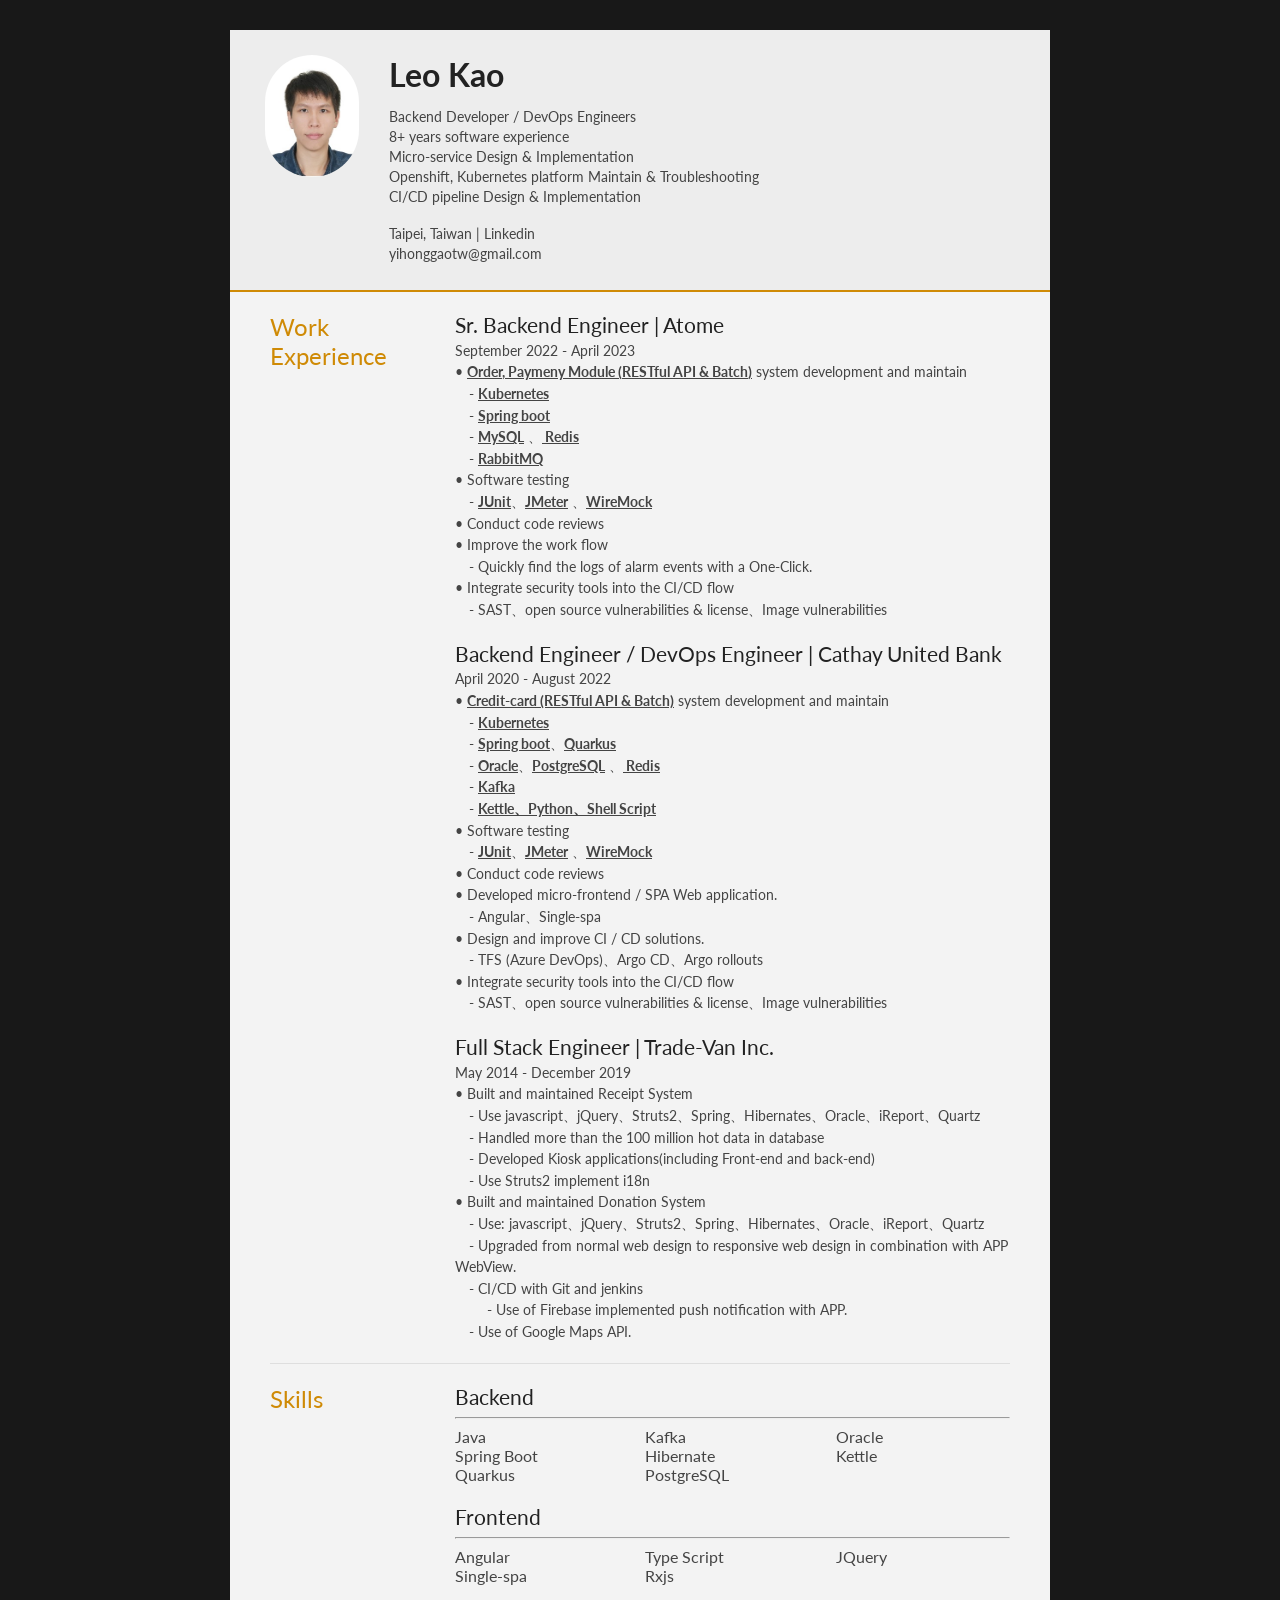
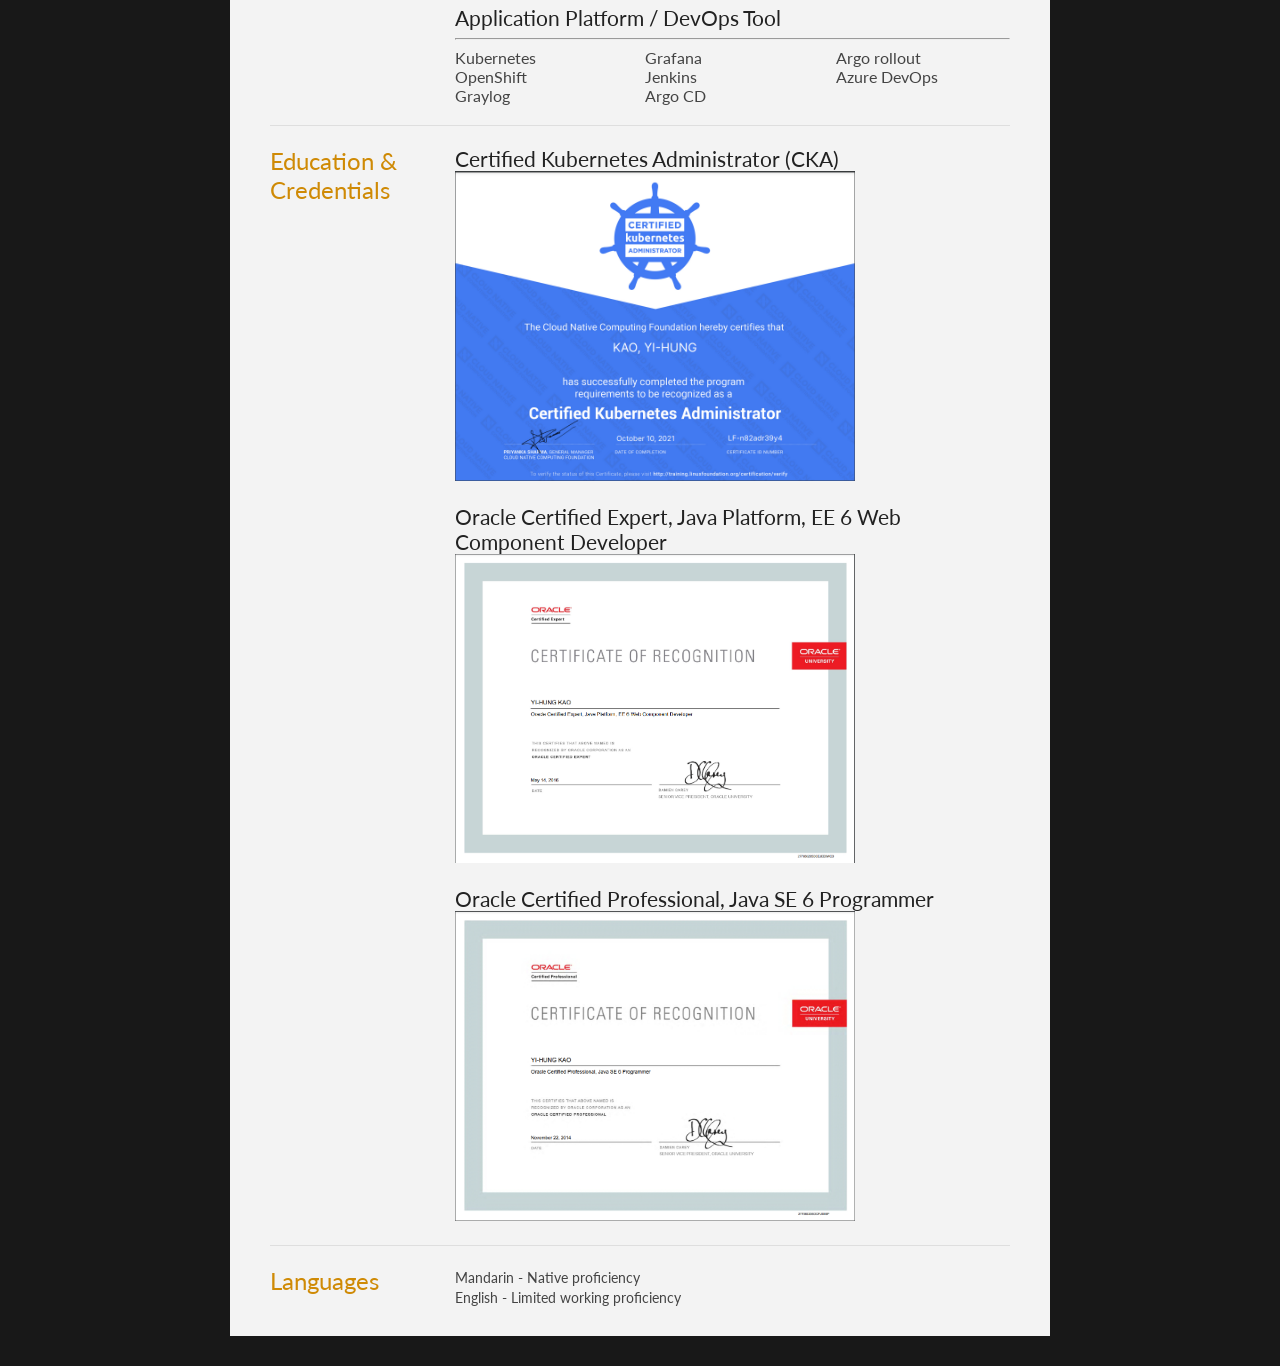
==== index.html @ 0ece783d "fix" ====
<!DOCTYPE html>
<html>
  <head>
    <title>Leo Kao-Curriculum Vitae-TPE</title>

    <meta name="viewport" content="width=device-width" />
    <meta name="description" content="The Curriculum Vitae of Yi-Ting Kuo." />
    <meta charset="UTF-8" />

    <link
      href="http://fonts.googleapis.com/css?family=Lato:400,300"
      rel="stylesheet"
      type="text/css"
    />
    <link type="text/css" rel="stylesheet" href="style.css" />
  </head>
  <body id="top">
    <div id="cv" class="instaFade">
      <div class="mainDetails">
        <div id="headshot" class="quickFade">
          <img src="images/headshot.jpg" alt="Tina" />
        </div>
        <div id="name">
          <h1 class="quickFade delayTwo">Leo Kao</h1>

          <div id="contactDetails" class="quickFade delayFour">
            <ul>
              <br />
              <li>Backend Developer / DevOps Engineers</li>
              <li>8+ years software experience</li>
              <li>Micro-service Design & Implementation </li>
              <li>Openshift, Kubernetes platform Maintain & Troubleshooting</li>
			        <li>CI/CD pipeline Design & Implementation</li>
              <br />
              <li>
                Taipei, Taiwan |
                <a href="https://www.linkedin.com/in/yihong-gao-tw">Linkedin</a>
              </li>
              <li>
                <a href="mailto:yihonggaotw@gmail.com.tw" target="_blank"
                  >yihonggaotw@gmail.com</a
                >
              </li>
            </ul>
          </div>
        </div>

        <div class="clear"></div>
      </div>

      <div id="mainArea" class="quickFade delayFive">
        <section>
          <div class="sectionTitle">
            <h1>Work Experience</h1>
          </div>

          <div class="sectionContent">
            <article>
              <h2>Sr. Backend Engineer | Atome</h2>
              <p>
                September 2022 - April 2023<br />
                • <span class="bold-text underline-text"> Order, Paymeny Module (RESTful API & Batch)</span> system development and maintain<br />
                　- <span class="bold-text underline-text">Kubernetes</span> <br />
                　- <span class="bold-text underline-text">Spring boot</span> <br />
                　- <span class="bold-text underline-text">MySQL</span> </span>、<span class="bold-text underline-text"> Redis </span><br />
                　- <span class="bold-text underline-text">RabbitMQ</span><br />
                • Software testing <br />
                　- <span class="bold-text underline-text">JUnit</span>、<span class="bold-text underline-text">JMeter</span> 、<span class="bold-text underline-text">WireMock</span> <br />                
                • Conduct code reviews<br />
                • Improve the work flow<br />
                　- Quickly find the logs of alarm events with a One-Click. <br />
                • Integrate security tools into the CI/CD flow<br />
                　- SAST、open source vulnerabilities & license、Image vulnerabilities<br />
              </p>
            </article>

            <article>
              <h2>Backend Engineer / DevOps Engineer | Cathay United Bank</h2>
              <p>
                April 2020 - August 2022<br />
                • <span class="bold-text underline-text">Credit-card (RESTful API & Batch)</span> system development and maintain<br />
                　- <span class="bold-text underline-text">Kubernetes</span> <br />
                　- <span class="bold-text underline-text">Spring boot</span>、<span class="bold-text underline-text">Quarkus</span>  <br />
                　- <span class="bold-text underline-text">Oracle</span>、<span class="bold-text underline-text">PostgreSQL</span> </span>、<span class="bold-text underline-text"> Redis </span><br />
                　- <span class="bold-text underline-text">Kafka</span><br />
                　- <span class="bold-text underline-text">Kettle、Python、Shell Script</span><br />
                • Software testing <br />
                　- <span class="bold-text underline-text">JUnit</span>、<span class="bold-text underline-text">JMeter</span> 、<span class="bold-text underline-text">WireMock</span> <br />                
                • Conduct code reviews<br />                
                • Developed micro-frontend / SPA Web application.<br />
                　- Angular、Single-spa<br />
                • Design and improve CI / CD solutions.<br />
                　- TFS (Azure DevOps)、Argo CD、Argo rollouts<br />
                • Integrate security tools into the CI/CD flow<br />
                　- SAST、open source vulnerabilities & license、Image vulnerabilities<br />
              </p>
            </article>

            <article>
              <h2>Full Stack Engineer | Trade-Van Inc.</h2>
              <p>
                May 2014 - December 2019<br />
                • Built and maintained Receipt System <br />
                　- Use javascript、jQuery、Struts2、Spring、Hibernates、Oracle、iReport、Quartz<br />
                　- Handled more than the 100 million hot data in database<br />
                　- Developed Kiosk applications(including Front-end and back-end) <br />
                　- Use Struts2 implement i18n <br />
                • Built and maintained Donation System <br />
                　- Use: javascript、jQuery、Struts2、Spring、Hibernates、Oracle、iReport、Quartz<br />
                　- Upgraded from normal web design to responsive web design in combination with APP WebView.<br />
                　- CI/CD with Git and jenkins <br/>				　
                　- Use of Firebase implemented push notification with APP.<br />
                　- Use of Google Maps API.<br />
              </p>
            </article>
          </div>
          <div class="clear"></div>
        </section>

        <section>
          <div class="sectionTitle">
            <h1>Skills</h1>
          </div>

          <div class="sectionContent">          
            <h2>Backend</h2>
            <hr>
            <ul class="keySkills">              
              <li>Java</li>
              <li>Spring Boot</li>
              <li>Quarkus</li>
              <li>Kafka</li>              
              <li>Hibernate</li>
              <li>PostgreSQL</li>			  
              <li>Oracle</li>
              <li>Kettle</li>
            </ul>
            <h2>Frontend</h2>
            <hr>
            <ul class="keySkills">              
              <li>Angular</li>
              <li>Single-spa</li>
              <li>Type Script</li>
              <li>Rxjs</li>
              <li>JQuery</li>
            </ul>	
            <h2>Application Platform / DevOps Tool</h2>
            <hr>
            <ul class="keySkills">
              <li>Kubernetes</li>
              <li>OpenShift</li>
              <li>Graylog</li>
              <li>Grafana</li>
              <li>Jenkins</li>
              <li>Argo CD</li>
              <li>Argo rollout</li>
              <li>Azure DevOps</li>
            </ul>             		
          </div>
          <div class="clear"></div>          
        </section>

        <section>
          <div class="sectionTitle">
            <h1>Education & Credentials</h1>
          </div>

          <div class="sectionContent">
            <article>
              <div>
                <h2>Certified Kubernetes Administrator (CKA)</h2>
                <img
                  src="images/CKA.png"
                  alt="CKA"
                  style="width: 80%; max-width: 400px"
                />
              </div>
              <p></p>
            </article>

            <article>
              <div>
                <h2> Oracle Certified Expert, Java Platform, EE 6 Web Component Developer</h2>
                <img
                  src="images/OCPJWCD.png"
                  alt="OCPJWCD"
                  style="width: 80%; max-width: 400px"
                />
              </div>
              <p></p>
            </article>

            <article>
              <div>
                <h2>Oracle Certified Professional, Java SE 6 Programmer<h2>
                <img
                  src="images/OCPJP.png"
                  alt="OCPJP"
                  style="width: 80%; max-width: 400px"
                />
              </div>
              <p></p>
            </article>
          </div>
          <div class="clear"></div>
        </section>

        <section>
          <div class="sectionTitle">
            <h1>Languages</h1>
          </div>

          <div class="sectionContent">
            <article>
              <div id="contactDetails1" class="quickFade delayFour">
                <ul>
                  <li>Mandarin - Native proficiency</li>
                  <li>English - Limited working proficiency</li>                  
                  <p></p>
                </ul>
              </div>
            </article>
          </div>
          <div class="clear"></div>
        </section>

      </div>
    </div>
    <script type="text/javascript">
      var gaJsHost =
        "https:" == document.location.protocol ? "https://ssl." : "http://www.";
      document.write(
        unescape(
          "%3Cscript src='" +
            gaJsHost +
            "google-analytics.com/ga.js' type='text/javascript'%3E%3C/script%3E"
        )
      );
    </script>
    <script type="text/javascript">
      var pageTracker = _gat._getTracker("UA-3753241-1");
      pageTracker._initData();
      pageTracker._trackPageview();
    </script>
  </body>
</html>
---- style.css ----
@import url(//fonts.googleapis.com/css?family=Lato:400,300);
html,
body,
div,
span,
object,
iframe,
h1,
h2,
h3,
h4,
h5,
h6,
p,
blockquote,
pre,
abbr,
address,
cite,
code,
del,
dfn,
em,
img,
ins,
kbd,
q,
samp,
small,
strong,
sub,
sup,
var,
b,
i,
dl,
dt,
dd,
ol,
ul,
li,
fieldset,
form,
label,
legend,
table,
caption,
tbody,
tfoot,
thead,
tr,
th,
td,
article,
aside,
canvas,
details,
figcaption,
figure,
footer,
header,
hgroup,
menu,
nav,
section,
summary,
time,
mark,
audio,
video {
  border: 0;
  font: inherit;
  font-size: 100%;
  margin: 0;
  padding: 0;
  vertical-align: baseline;
}

article,
aside,
details,
figcaption,
figure,
footer,
header,
hgroup,
menu,
nav,
section {
  display: block;
}

html,
body {
  background: #181818;
  font-family: "Lato", helvetica, arial, sans-serif;
  font-size: 16px;
  color: #222;
}

.clear {
  clear: both;
}

p {
  font-size: 0.9em;
  line-height: 1.5em;
  margin-top: 0.2em;
  margin-bottom: 20px;
  color: #444;
}

#cv {
  width: 90%;
  max-width: 820px;
  background: #f3f3f3;
  margin: 30px auto;
}

.mainDetails {
  padding: 25px 35px;
  border-bottom: 2px solid #cf8a05;
  background: #ededed;
}

#name h1 {
  font-size: 2em;
  font-weight: 700;
  font-family: "Lato", Helvetica, Arial, sans-serif;
  margin-bottom: -6px;
}

#name h2 {
  font-size: 1.5em;
  margin-left: 2px;
  font-family: "Lato", Helvetica, Arial, sans-serif;
}

#mainArea {
  padding: 0 40px;
}

#headshot {
  width: 12.5%;
  float: left;
  margin-right: 30px;
}

#headshot img {
  width: 100%;
  height: auto;
  -webkit-border-radius: 50px;
  border-radius: 50px;
}

#name {
  float: left;
}

#contactDetails {
  float: left;
}

#contactDetails1 {
  float: left;
}

#contactDetails ul {
  list-style-type: none;
  font-size: 0.9em;
  margin-top: 3px;
}

#contactDetails1 ul {
  list-style-type: none;
  font-size: 0.9em;
  margin-top: 3px;
}

#contactDetails ul li {
  margin-bottom: 3px;
  color: #444;
}

#contactDetails1 ul li {
  margin-bottom: 3px;
  color: #444;
}

#contactDetails ul li a,
a[href^="tel"] {
  color: #444;
  text-decoration: none;
  -webkit-transition: all 0.3s ease-in;
  -moz-transition: all 0.3s ease-in;
  -o-transition: all 0.3s ease-in;
  -ms-transition: all 0.3s ease-in;
  transition: all 0.3s ease-in;
}

#contactDetails1 ul li a,
a[href^="tel"] {
  color: #444;
  text-decoration: none;
  -webkit-transition: all 0.3s ease-in;
  -moz-transition: all 0.3s ease-in;
  -o-transition: all 0.3s ease-in;
  -ms-transition: all 0.3s ease-in;
  transition: all 0.3s ease-in;
}

#contactDetails ul li a:hover {
  color: #cf8a05;
}

#contactDetails1 ul li a:hover {
  color: #cf8a05;
}

section {
  border-top: 1px solid #dedede;
  padding: 20px 0 0;
}

section:first-child {
  border-top: 0;
}

section:last-child {
  padding: 20px 0 10px;
}

.sectionTitle {
  float: left;
  width: 20%;
}

.sectionContent {
  float: right;
  width: 75%;
}

.sectionTitle h1 {
  font-family: "Lato", Helvetica, Arial, sans-serif;
  font-size: 1.5em;
  color: #cf8a05;
}

.sectionContent h2 {
  font-family: "Lato", Helvetica, Arial, sans-serif;
  font-size: 1.3em;
  margin-bottom: 0px;
}

.subDetails {
  font-size: 0.8em;
  text-align: justify;
  font-style: italic;
  margin-bottom: 3px;
}

.keySkills {
  list-style-type: none;
  -moz-column-count: 3;
  -webkit-column-count: 3;
  column-count: 3;
  margin-bottom: 20px;
  font-size: 1em;
  color: #444;
}

.keySkills ul li {
  margin-bottom: 3px;
}

@media all and (min-width: 602px) and (max-width: 800px) {
  #headshot {
    display: none;
  }

  .keySkills {
    -moz-column-count: 2;
    -webkit-column-count: 2;
    column-count: 2;
  }
}

@media all and (max-width: 601px) {
  #cv {
    width: 95%;
    margin: 10px auto;
    min-width: 280px;
  }

  #headshot {
    display: none;
  }

  #name,
  #contactDetails {
    float: none;
    width: 100%;
    text-align: center;
  }

  #contactDetails1 {
    float: none;
    width: 100%;
    text-align: left;
  }

  .sectionTitle,
  .sectionContent {
    float: none;
    width: 100%;
  }

  .sectionTitle {
    margin-left: -2px;
    font-size: 1.25em;
  }

  .keySkills {
    -moz-column-count: 2;
    -webkit-column-count: 2;
    column-count: 2;
  }
}

@media all and (max-width: 480px) {
  .mainDetails {
    padding: 15px 15px;
  }

  section {
    padding: 15px 0 0;
  }

  #mainArea {
    padding: 0 25px;
  }

  .keySkills {
    -moz-column-count: 1;
    -webkit-column-count: 1;
    column-count: 1;
  }

  #name h1 {
    line-height: 0.8em;
    margin-bottom: 4px;
  }
}

@media print {
  #cv {
    width: 100%;
  }
}

@-webkit-keyframes reset {
  0% {
    opacity: 0;
  }
  100% {
    opacity: 0;
  }
}

@-webkit-keyframes fade-in {
  0% {
    opacity: 0;
  }
  40% {
    opacity: 0;
  }
  100% {
    opacity: 1;
  }
}

@-moz-keyframes reset {
  0% {
    opacity: 0;
  }
  100% {
    opacity: 0;
  }
}

@-moz-keyframes fade-in {
  0% {
    opacity: 0;
  }
  40% {
    opacity: 0;
  }
  100% {
    opacity: 1;
  }
}

@keyframes reset {
  0% {
    opacity: 0;
  }
  100% {
    opacity: 0;
  }
}

@keyframes fade-in {
  0% {
    opacity: 0;
  }
  40% {
    opacity: 0;
  }
  100% {
    opacity: 1;
  }
}

.instaFade {
  -webkit-animation-name: reset, fade-in;
  -webkit-animation-duration: 1.5s;
  -webkit-animation-timing-function: ease-in;

  -moz-animation-name: reset, fade-in;
  -moz-animation-duration: 1.5s;
  -moz-animation-timing-function: ease-in;

  animation-name: reset, fade-in;
  animation-duration: 1.5s;
  animation-timing-function: ease-in;
}

.quickFade {
  -webkit-animation-name: reset, fade-in;
  -webkit-animation-duration: 2.5s;
  -webkit-animation-timing-function: ease-in;

  -moz-animation-name: reset, fade-in;
  -moz-animation-duration: 2.5s;
  -moz-animation-timing-function: ease-in;

  animation-name: reset, fade-in;
  animation-duration: 2.5s;
  animation-timing-function: ease-in;
}

.delayOne {
  -webkit-animation-delay: 0, 0.5s;
  -moz-animation-delay: 0, 0.5s;
  animation-delay: 0, 0.5s;
}

.delayTwo {
  -webkit-animation-delay: 0, 1s;
  -moz-animation-delay: 0, 1s;
  animation-delay: 0, 1s;
}

.delayThree {
  -webkit-animation-delay: 0, 1.5s;
  -moz-animation-delay: 0, 1.5s;
  animation-delay: 0, 1.5s;
}

.delayFour {
  -webkit-animation-delay: 0, 2s;
  -moz-animation-delay: 0, 2s;
  animation-delay: 0, 2s;
}

.delayFive {
  -webkit-animation-delay: 0, 2.5s;
  -moz-animation-delay: 0, 2.5s;
  animation-delay: 0, 2.5s;
}

.bold-text {
  font-weight:bold;
}

.underline-text {
  text-decoration:underline;
}
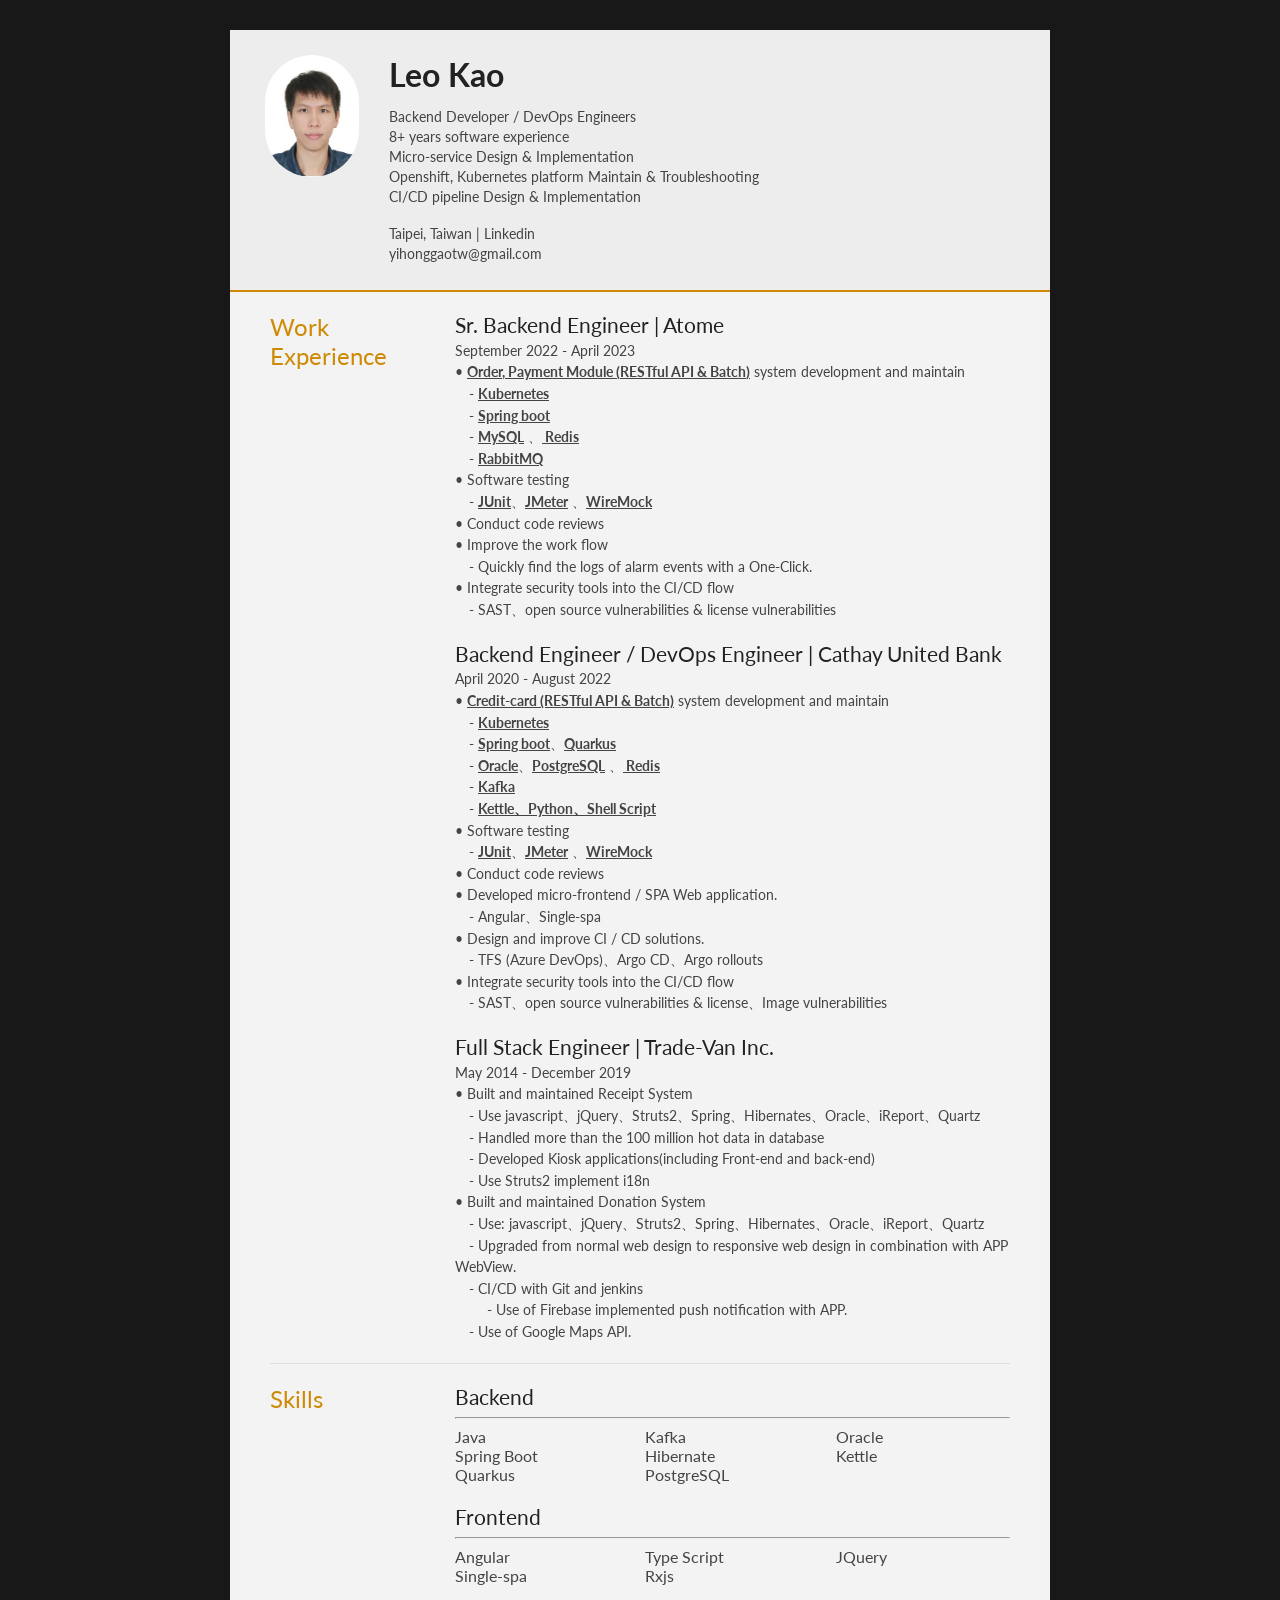
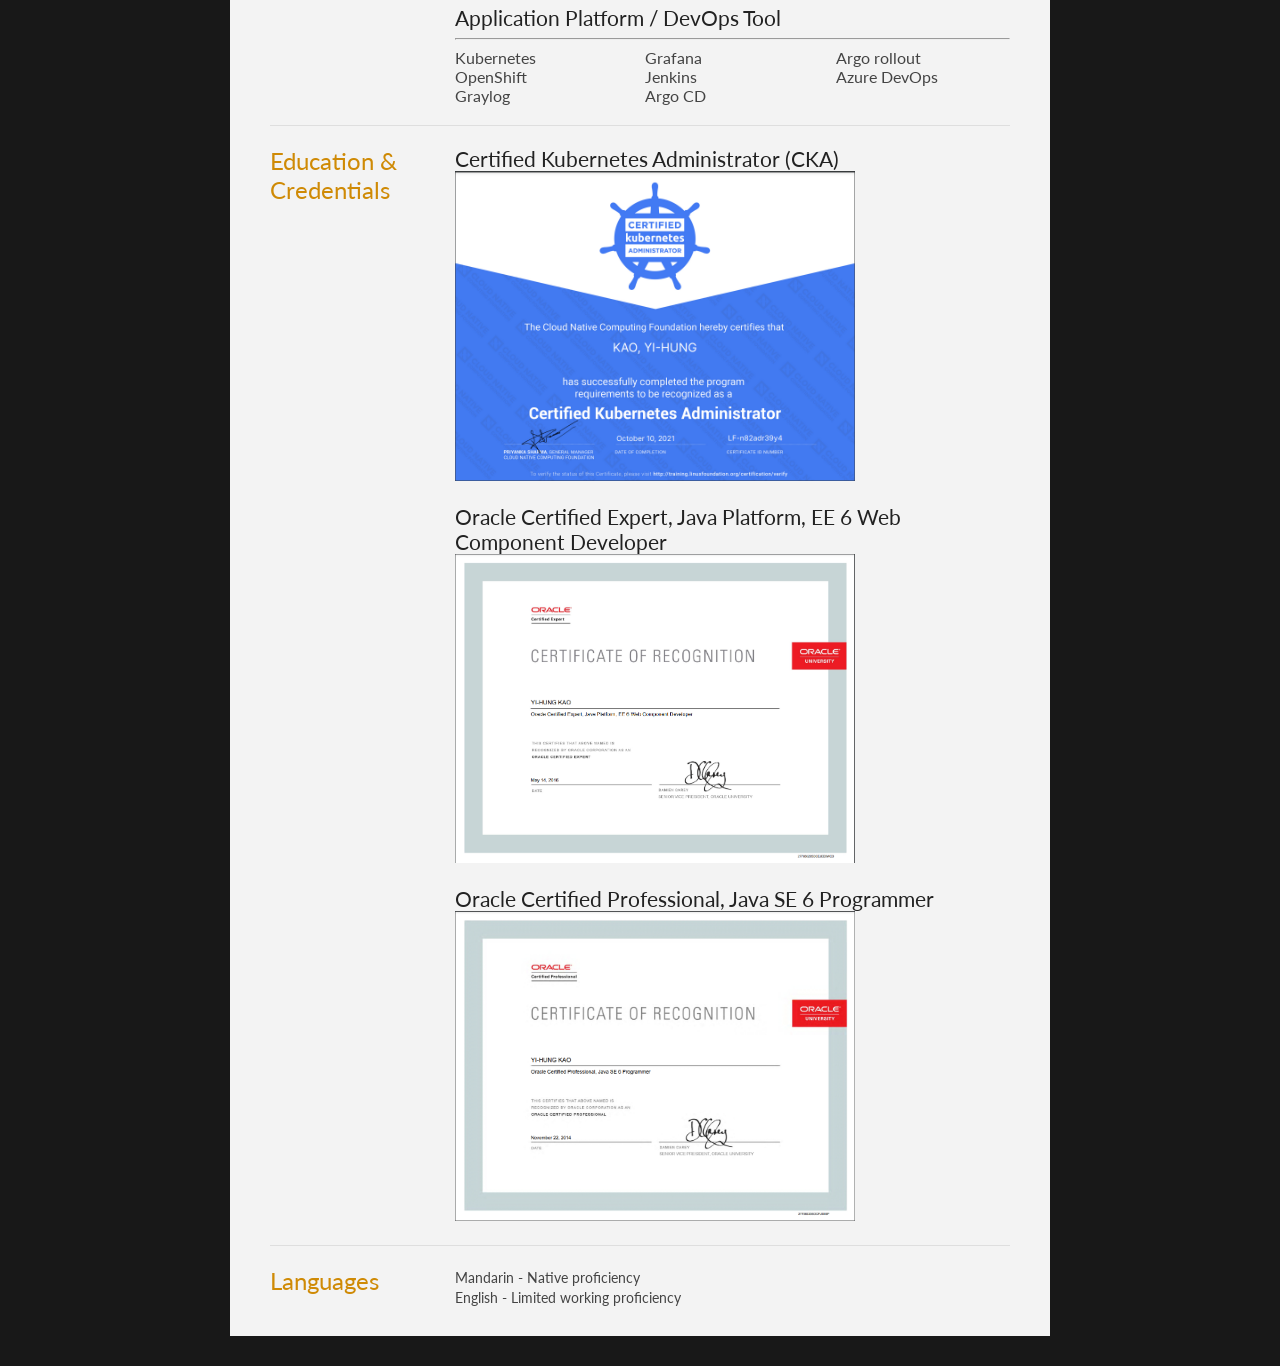
==== commit 56970854: "fix: 修正勘誤" ====
--- a/index.html
+++ b/index.html
@@ -59,7 +59,7 @@
               <h2>Sr. Backend Engineer | Atome</h2>
               <p>
                 September 2022 - April 2023<br />
-                • <span class="bold-text underline-text"> Order, Paymeny Module (RESTful API & Batch)</span> system development and maintain<br />
+                • <span class="bold-text underline-text"> Order, Payment Module (RESTful API & Batch)</span> system development and maintain<br />
                 　- <span class="bold-text underline-text">Kubernetes</span> <br />
                 　- <span class="bold-text underline-text">Spring boot</span> <br />
                 　- <span class="bold-text underline-text">MySQL</span> </span>、<span class="bold-text underline-text"> Redis </span><br />
@@ -70,7 +70,7 @@
                 • Improve the work flow<br />
                 　- Quickly find the logs of alarm events with a One-Click. <br />
                 • Integrate security tools into the CI/CD flow<br />
-                　- SAST、open source vulnerabilities & license、Image vulnerabilities<br />
+                　- SAST、open source vulnerabilities & license vulnerabilities<br />
               </p>
             </article>
 
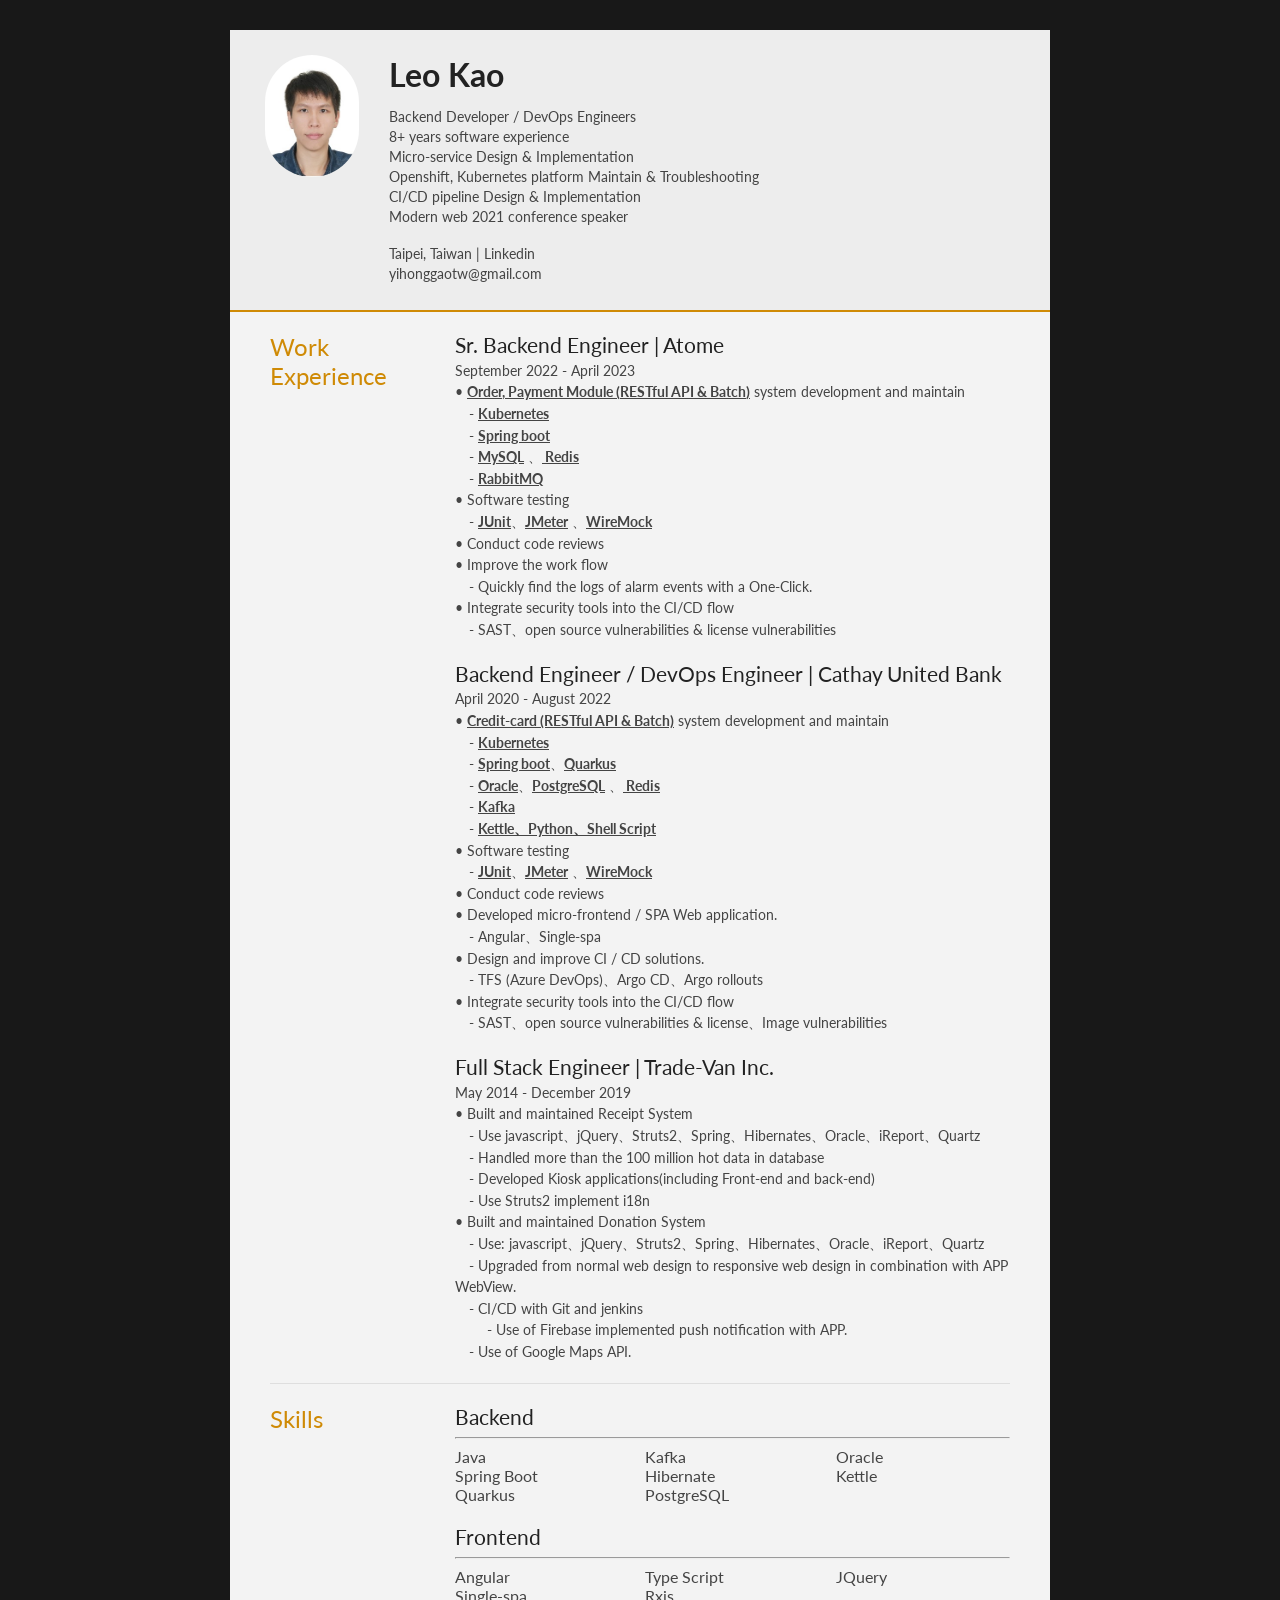
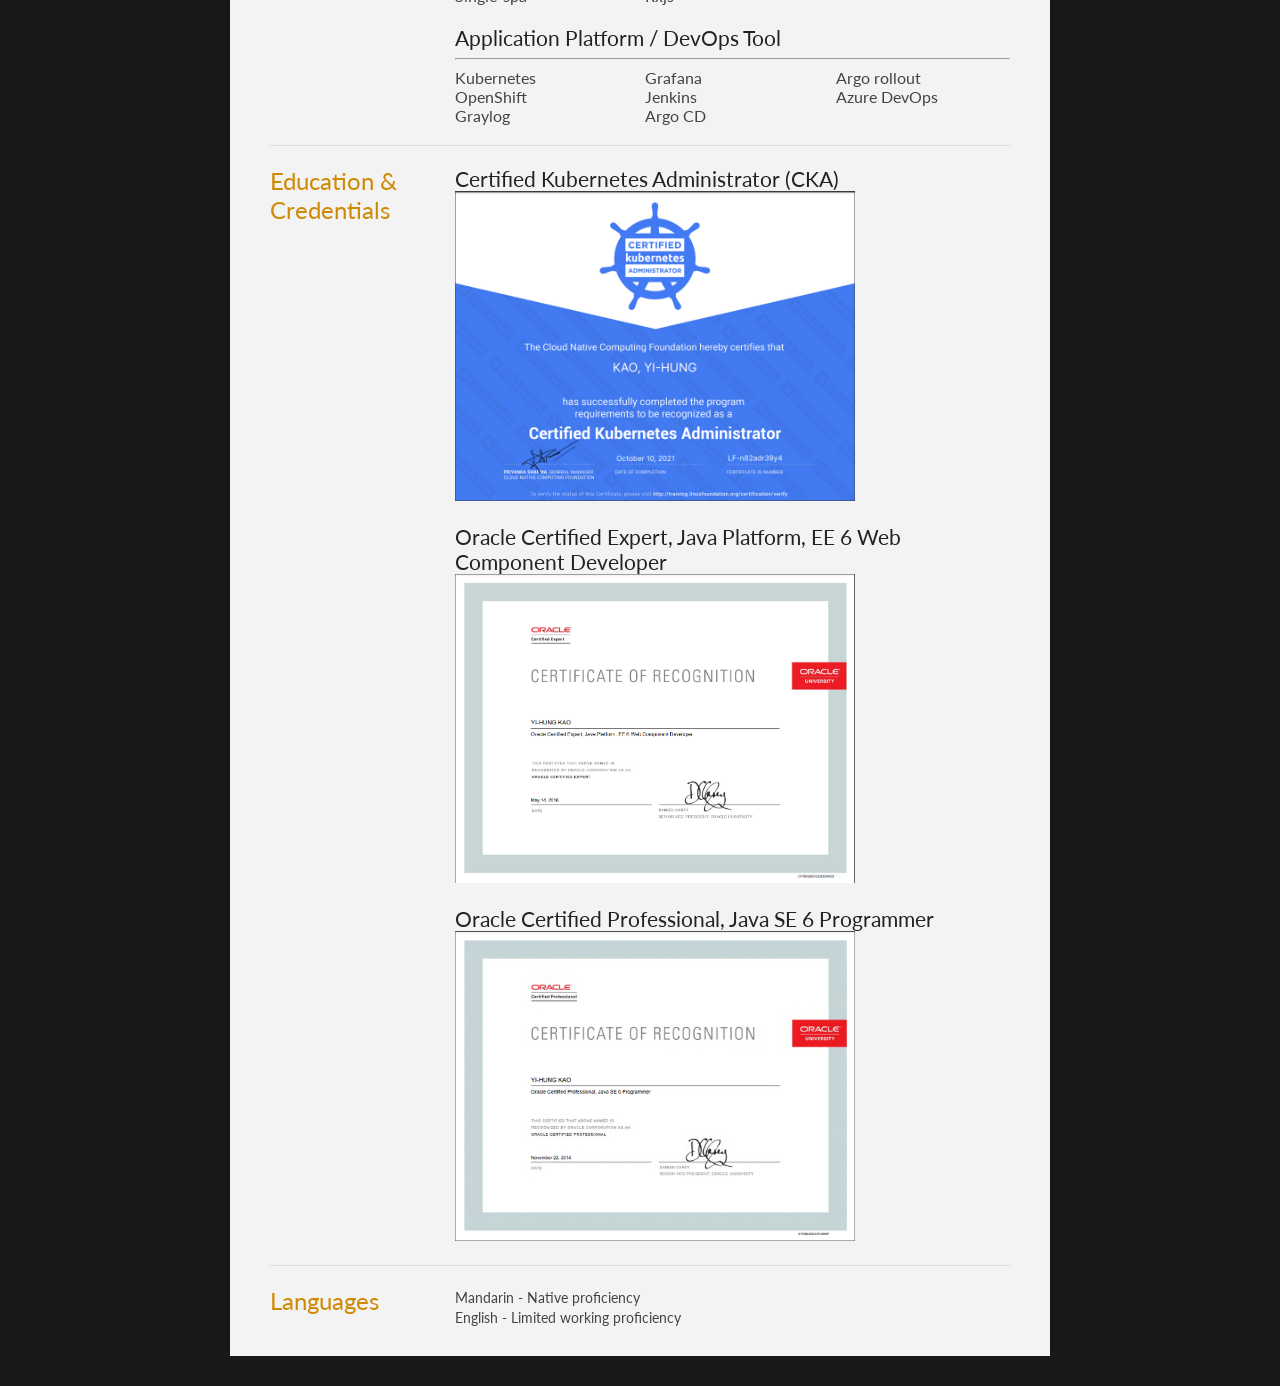
==== commit fc4d0bd5: "doc: added Modern Web speaker" ====
--- a/index.html
+++ b/index.html
@@ -31,6 +31,7 @@
               <li>Micro-service Design & Implementation </li>
               <li>Openshift, Kubernetes platform Maintain & Troubleshooting</li>
 			        <li>CI/CD pipeline Design & Implementation</li>
+              <li>Modern web 2021 conference speaker</li>
               <br />
               <li>
                 Taipei, Taiwan |
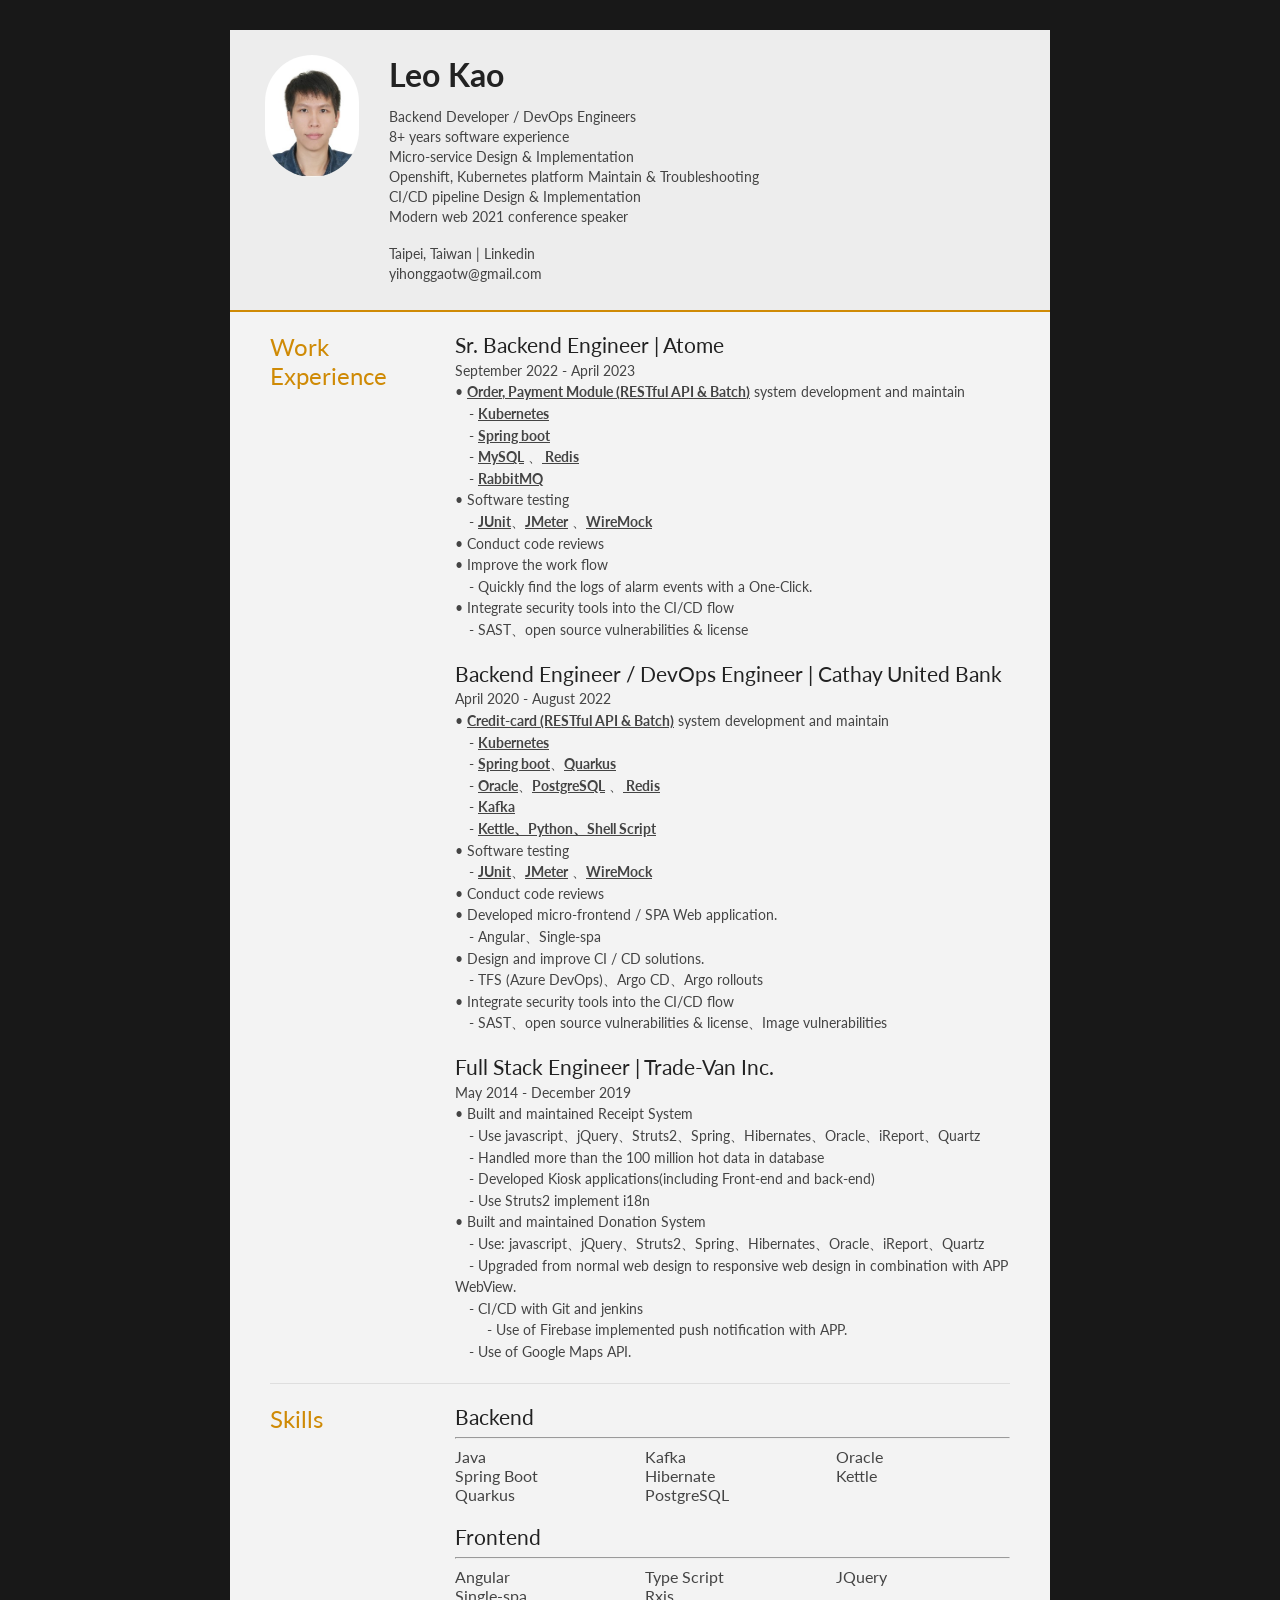
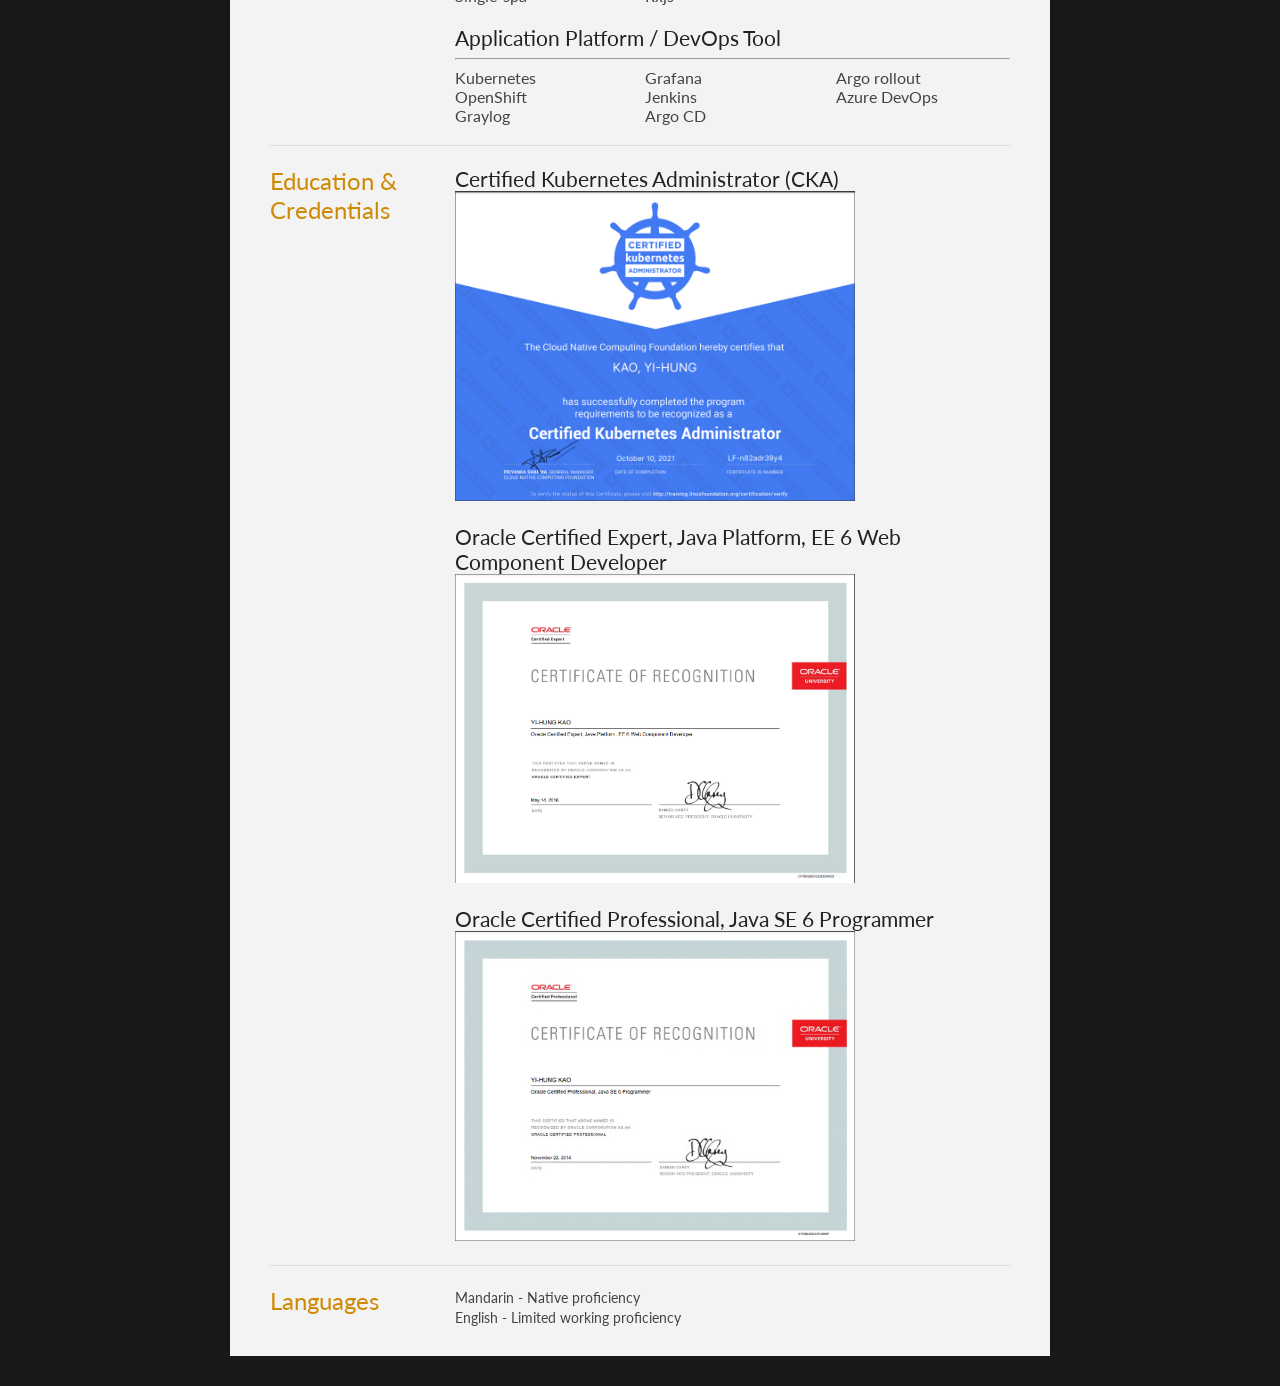
==== commit 94232c9c: "fix" ====
--- a/index.html
+++ b/index.html
@@ -71,7 +71,7 @@
                 • Improve the work flow<br />
                 　- Quickly find the logs of alarm events with a One-Click. <br />
                 • Integrate security tools into the CI/CD flow<br />
-                　- SAST、open source vulnerabilities & license vulnerabilities<br />
+                　- SAST、open source vulnerabilities & license<br />
               </p>
             </article>
 
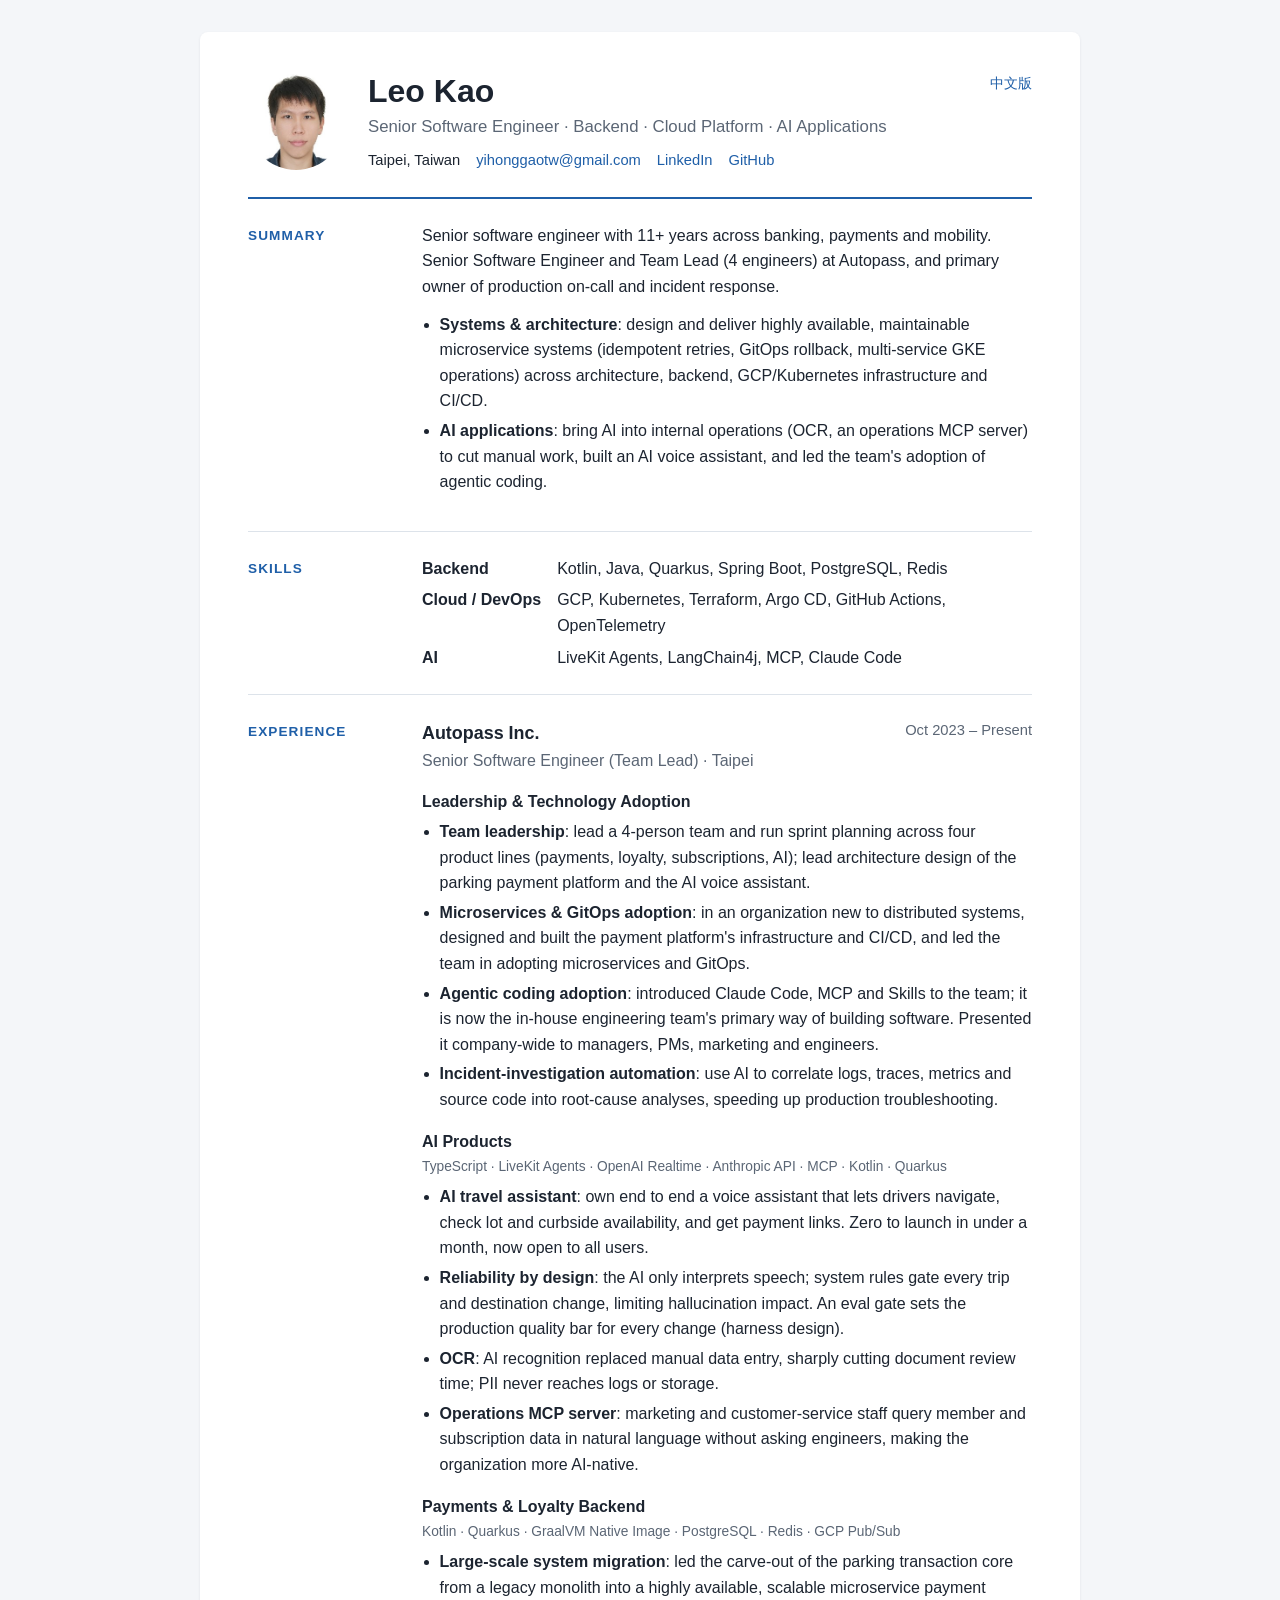
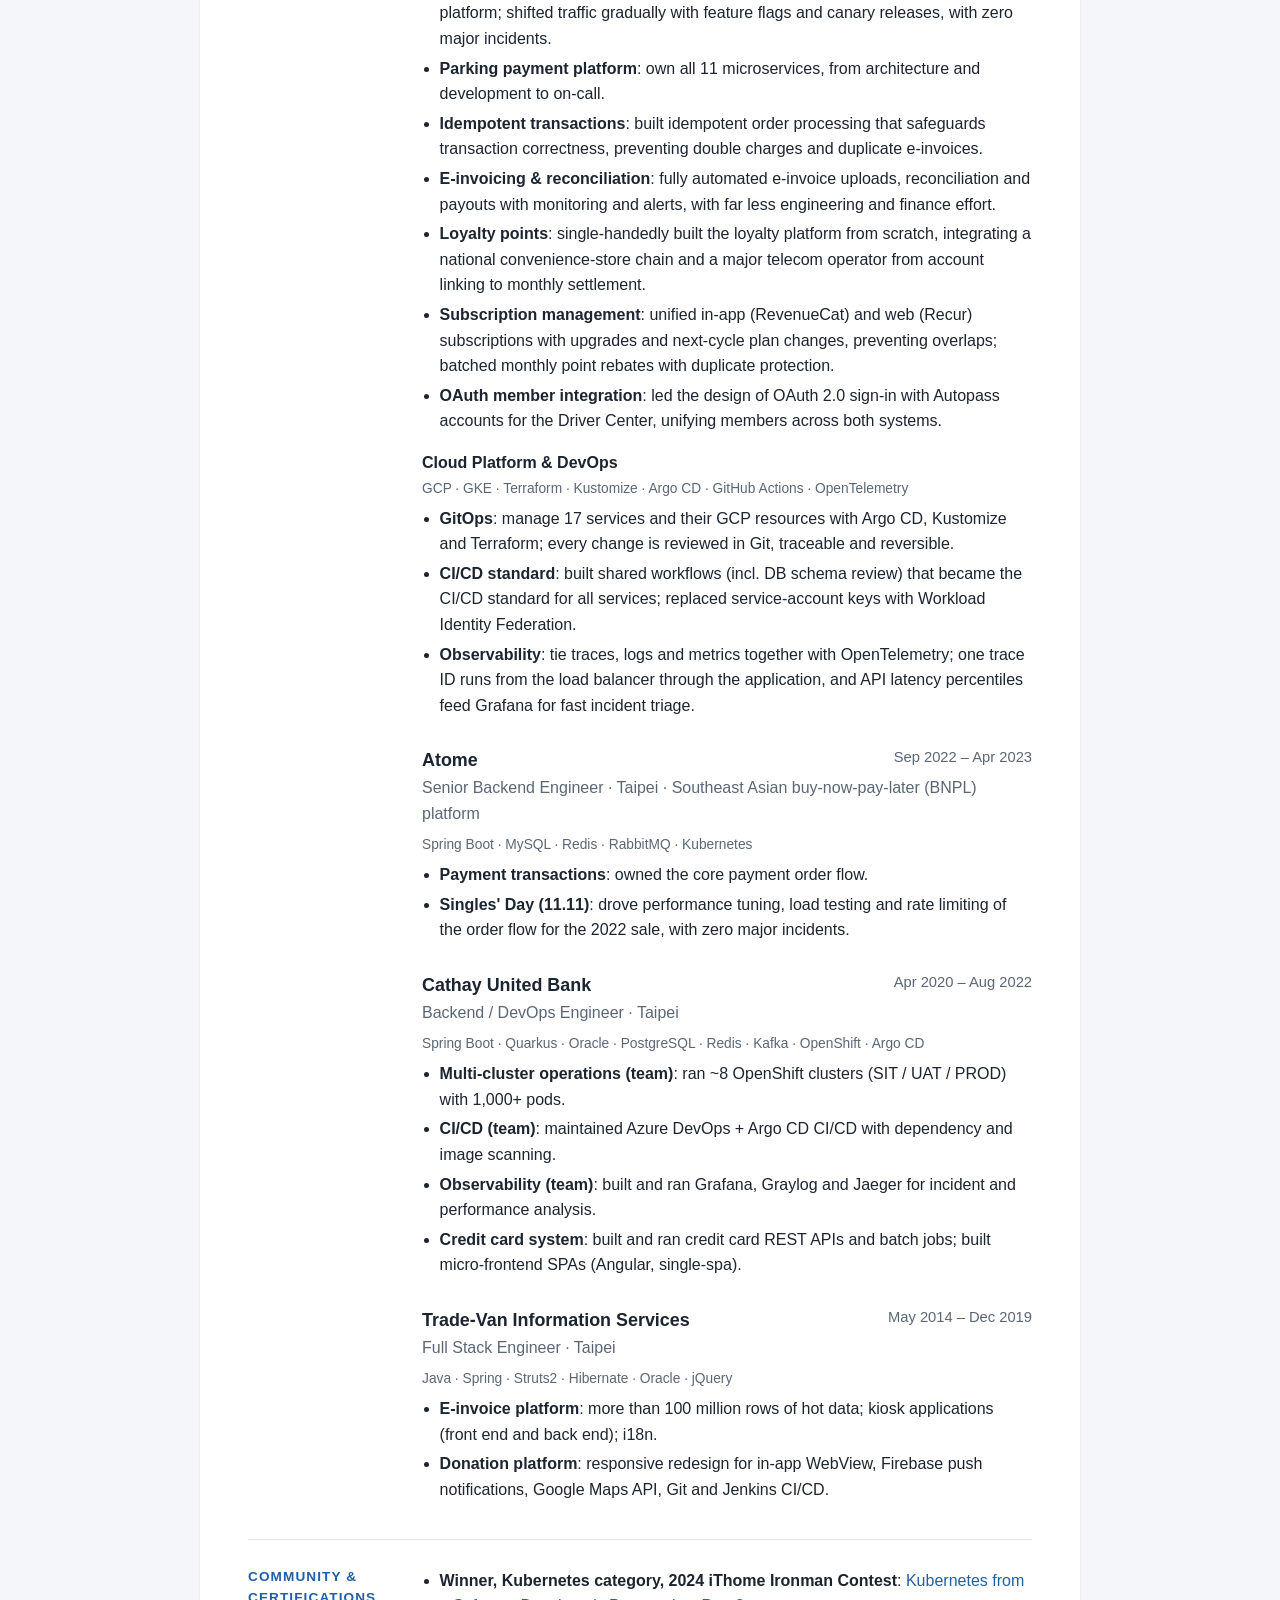
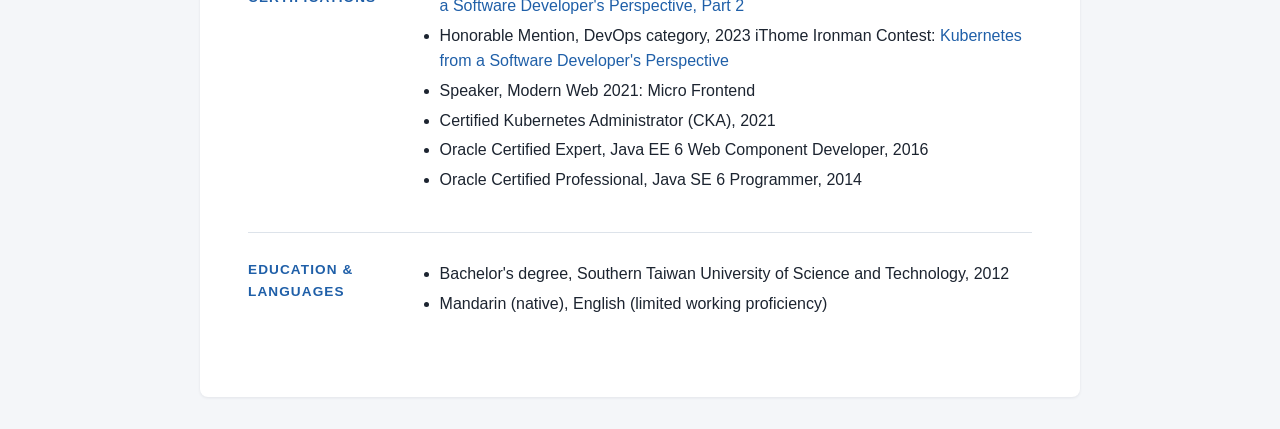
==== commit 23f258ff: "feat: publish redesigned English CV and rename e-invoice platform - index.html now uses cv.css; drop" ====
--- a/index.html
+++ b/index.html
@@ -1,247 +1,163 @@
 <!DOCTYPE html>
-<html>
+<html lang="en">
   <head>
-    <title>Leo Kao-Curriculum Vitae-TPE</title>
+    <meta charset="UTF-8" />
+    <meta name="viewport" content="width=device-width, initial-scale=1" />
+    <title>Leo Kao — Senior Software Engineer (Backend · Cloud Platform · AI)</title>
+    <meta name="description" content="Curriculum Vitae of Leo Kao (Yi-Hung Kao), senior software engineer in Taipei: backend, cloud platform and AI applications." />
+    <link rel="alternate" hreflang="zh-Hant" href="zh.html" />
+    <link rel="stylesheet" href="cv.css" />
+  </head>
+  <body>
+    <main class="cv">
+      <header class="cv-header">
+        <img src="images/headshot.jpg" alt="Leo Kao" />
+        <div>
+          <h1>Leo Kao</h1>
+          <p class="headline">Senior Software Engineer · Backend · Cloud Platform · AI Applications</p>
+          <ul class="contact">
+            <li>Taipei, Taiwan</li>
+            <li><a href="mailto:yihonggaotw@gmail.com">yihonggaotw@gmail.com</a></li>
+            <li><a href="https://www.linkedin.com/in/yihong-gao-tw">LinkedIn</a></li>
+            <li><a href="https://github.com/YihongGao">GitHub</a></li>
+          </ul>
+        </div>
+        <a class="lang-switch" href="zh.html" hreflang="zh-Hant">中文版</a>
+      </header>
 
-    <meta name="viewport" content="width=device-width" />
-    <meta name="description" content="The Curriculum Vitae of Yi-Ting Kuo." />
-    <meta charset="UTF-8" />
+      <section>
+        <h2>Summary</h2>
+        <div>
+          <p>
+            Senior software engineer with 11+ years across banking, payments and mobility. Senior Software Engineer
+            and Team Lead (4 engineers) at Autopass, and primary owner of production on-call and incident response.
+          </p>
+          <ul>
+            <li><strong>Systems &amp; architecture</strong>: design and deliver highly available, maintainable microservice systems (idempotent retries, GitOps rollback, multi-service GKE operations) across architecture, backend, GCP/Kubernetes infrastructure and CI/CD.</li>
+            <li><strong>AI applications</strong>: bring AI into internal operations (OCR, an operations MCP server) to cut manual work, built an AI voice assistant, and led the team's adoption of agentic coding.</li>
+          </ul>
+        </div>
+      </section>
 
-    <link
-      href="http://fonts.googleapis.com/css?family=Lato:400,300"
-      rel="stylesheet"
-      type="text/css"
-    />
-    <link type="text/css" rel="stylesheet" href="style.css" />
-  </head>
-  <body id="top">
-    <div id="cv" class="instaFade">
-      <div class="mainDetails">
-        <div id="headshot" class="quickFade">
-          <img src="images/headshot.jpg" alt="Tina" />
+      <section>
+        <h2>Skills</h2>
+        <dl class="skills">
+          <dt>Backend</dt><dd>Kotlin, Java, Quarkus, Spring Boot, PostgreSQL, Redis</dd>
+          <dt>Cloud / DevOps</dt><dd>GCP, Kubernetes, Terraform, Argo CD, GitHub Actions, OpenTelemetry</dd>
+          <dt>AI</dt><dd>LiveKit Agents, LangChain4j, MCP, Claude Code</dd>
+        </dl>
+      </section>
+
+      <section>
+        <h2>Experience</h2>
+        <div>
+          <article class="job">
+            <div class="job-head">
+              <h3>Autopass Inc.</h3>
+              <span class="when">Oct 2023 – Present</span>
+            </div>
+            <p class="role">Senior Software Engineer (Team Lead) · Taipei</p>
+
+            <h4>Leadership &amp; Technology Adoption</h4>
+            <ul>
+              <li><strong>Team leadership</strong>: lead a 4-person team and run sprint planning across four product lines (payments, loyalty, subscriptions, AI); lead architecture design of the parking payment platform and the AI voice assistant.</li>
+              <li><strong>Microservices &amp; GitOps adoption</strong>: in an organization new to distributed systems, designed and built the payment platform's infrastructure and CI/CD, and led the team in adopting microservices and GitOps.</li>
+              <li><strong>Agentic coding adoption</strong>: introduced Claude Code, MCP and Skills to the team; it is now the in-house engineering team's primary way of building software. Presented it company-wide to managers, PMs, marketing and engineers.</li>
+              <li><strong>Incident-investigation automation</strong>: use AI to correlate logs, traces, metrics and source code into root-cause analyses, speeding up production troubleshooting.</li>
+            </ul>
+
+            <h4>AI Products</h4>
+            <p class="stack">TypeScript · LiveKit Agents · OpenAI Realtime · Anthropic API · MCP · Kotlin · Quarkus</p>
+            <ul>
+              <li><strong>AI travel assistant</strong>: own end to end a voice assistant that lets drivers navigate, check lot and curbside availability, and get payment links. Zero to launch in under a month, now open to all users.</li>
+              <li><strong>Reliability by design</strong>: the AI only interprets speech; system rules gate every trip and destination change, limiting hallucination impact. An eval gate sets the production quality bar for every change (harness design).</li>
+              <li><strong>OCR</strong>: AI recognition replaced manual data entry, sharply cutting document review time; PII never reaches logs or storage.</li>
+              <li><strong>Operations MCP server</strong>: marketing and customer-service staff query member and subscription data in natural language without asking engineers, making the organization more AI-native.</li>
+            </ul>
+
+            <h4>Payments &amp; Loyalty Backend</h4>
+            <p class="stack">Kotlin · Quarkus · GraalVM Native Image · PostgreSQL · Redis · GCP Pub/Sub</p>
+            <ul>
+              <li><strong>Large-scale system migration</strong>: led the carve-out of the parking transaction core from a legacy monolith into a highly available, scalable microservice payment platform; shifted traffic gradually with feature flags and canary releases, with zero major incidents.</li>
+              <li><strong>Parking payment platform</strong>: own all 11 microservices, from architecture and development to on-call.</li>
+              <li><strong>Idempotent transactions</strong>: built idempotent order processing that safeguards transaction correctness, preventing double charges and duplicate e-invoices.</li>
+              <li><strong>E-invoicing &amp; reconciliation</strong>: fully automated e-invoice uploads, reconciliation and payouts with monitoring and alerts, with far less engineering and finance effort.</li>
+              <li><strong>Loyalty points</strong>: single-handedly built the loyalty platform from scratch, integrating a national convenience-store chain and a major telecom operator from account linking to monthly settlement.</li>
+              <li><strong>Subscription management</strong>: unified in-app (RevenueCat) and web (Recur) subscriptions with upgrades and next-cycle plan changes, preventing overlaps; batched monthly point rebates with duplicate protection.</li>
+              <li><strong>OAuth member integration</strong>: led the design of OAuth 2.0 sign-in with Autopass accounts for the Driver Center, unifying members across both systems.</li>
+            </ul>
+
+            <h4>Cloud Platform &amp; DevOps</h4>
+            <p class="stack">GCP · GKE · Terraform · Kustomize · Argo CD · GitHub Actions · OpenTelemetry</p>
+            <ul>
+              <li><strong>GitOps</strong>: manage 17 services and their GCP resources with Argo CD, Kustomize and Terraform; every change is reviewed in Git, traceable and reversible.</li>
+              <li><strong>CI/CD standard</strong>: built shared workflows (incl. DB schema review) that became the CI/CD standard for all services; replaced service-account keys with Workload Identity Federation.</li>
+              <li><strong>Observability</strong>: tie traces, logs and metrics together with OpenTelemetry; one trace ID runs from the load balancer through the application, and API latency percentiles feed Grafana for fast incident triage.</li>
+            </ul>
+          </article>
+
+          <article class="job">
+            <div class="job-head">
+              <h3>Atome</h3>
+              <span class="when">Sep 2022 – Apr 2023</span>
+            </div>
+            <p class="role">Senior Backend Engineer · Taipei · Southeast Asian buy-now-pay-later (BNPL) platform</p>
+            <p class="stack">Spring Boot · MySQL · Redis · RabbitMQ · Kubernetes</p>
+            <ul>
+              <li><strong>Payment transactions</strong>: owned the core payment order flow.</li>
+              <li><strong>Singles' Day (11.11)</strong>: drove performance tuning, load testing and rate limiting of the order flow for the 2022 sale, with zero major incidents.</li>
+            </ul>
+          </article>
+
+          <article class="job">
+            <div class="job-head">
+              <h3>Cathay United Bank</h3>
+              <span class="when">Apr 2020 – Aug 2022</span>
+            </div>
+            <p class="role">Backend / DevOps Engineer · Taipei</p>
+            <p class="stack">Spring Boot · Quarkus · Oracle · PostgreSQL · Redis · Kafka · OpenShift · Argo CD</p>
+            <ul>
+              <li><strong>Multi-cluster operations (team)</strong>: ran ~8 OpenShift clusters (SIT / UAT / PROD) with 1,000+ pods.</li>
+              <li><strong>CI/CD (team)</strong>: maintained Azure DevOps + Argo CD CI/CD with dependency and image scanning.</li>
+              <li><strong>Observability (team)</strong>: built and ran Grafana, Graylog and Jaeger for incident and performance analysis.</li>
+              <li><strong>Credit card system</strong>: built and ran credit card REST APIs and batch jobs; built micro-frontend SPAs (Angular, single-spa).</li>
+            </ul>
+          </article>
+
+          <article class="job">
+            <div class="job-head">
+              <h3>Trade-Van Information Services</h3>
+              <span class="when">May 2014 – Dec 2019</span>
+            </div>
+            <p class="role">Full Stack Engineer · Taipei</p>
+            <p class="stack">Java · Spring · Struts2 · Hibernate · Oracle · jQuery</p>
+            <ul>
+              <li><strong>E-invoice platform</strong>: more than 100 million rows of hot data; kiosk applications (front end and back end); i18n.</li>
+              <li><strong>Donation platform</strong>: responsive redesign for in-app WebView, Firebase push notifications, Google Maps API, Git and Jenkins CI/CD.</li>
+            </ul>
+          </article>
         </div>
-        <div id="name">
-          <h1 class="quickFade delayTwo">Leo Kao</h1>
+      </section>
 
-          <div id="contactDetails" class="quickFade delayFour">
-            <ul>
-              <br />
-              <li>Backend Developer / DevOps Engineers</li>
-              <li>8+ years software experience</li>
-              <li>Micro-service Design & Implementation </li>
-              <li>Openshift, Kubernetes platform Maintain & Troubleshooting</li>
-			        <li>CI/CD pipeline Design & Implementation</li>
-              <li>Modern web 2021 conference speaker</li>
-              <br />
-              <li>
-                Taipei, Taiwan |
-                <a href="https://www.linkedin.com/in/yihong-gao-tw">Linkedin</a>
-              </li>
-              <li>
-                <a href="mailto:yihonggaotw@gmail.com.tw" target="_blank"
-                  >yihonggaotw@gmail.com</a
-                >
-              </li>
-            </ul>
-          </div>
-        </div>
+      <section>
+        <h2>Community &amp; Certifications</h2>
+        <ul>
+          <li><strong>Winner, Kubernetes category, 2024 iThome Ironman Contest</strong>: <a href="https://ithelp.ithome.com.tw/users/20147637/ironman/7525">Kubernetes from a Software Developer's Perspective, Part 2</a></li>
+          <li>Honorable Mention, DevOps category, 2023 iThome Ironman Contest: <a href="https://ithelp.ithome.com.tw/users/20147637/ironman/6738">Kubernetes from a Software Developer's Perspective</a></li>
+          <li>Speaker, Modern Web 2021: Micro Frontend</li>
+          <li>Certified Kubernetes Administrator (CKA), 2021</li>
+          <li>Oracle Certified Expert, Java EE 6 Web Component Developer, 2016</li>
+          <li>Oracle Certified Professional, Java SE 6 Programmer, 2014</li>
+        </ul>
+      </section>
 
-        <div class="clear"></div>
-      </div>
-
-      <div id="mainArea" class="quickFade delayFive">
-        <section>
-          <div class="sectionTitle">
-            <h1>Work Experience</h1>
-          </div>
-
-          <div class="sectionContent">
-            <article>
-              <h2>Sr. Backend Engineer | Atome</h2>
-              <p>
-                September 2022 - April 2023<br />
-                • <span class="bold-text underline-text"> Order, Payment Module (RESTful API & Batch)</span> system development and maintain<br />
-                　- <span class="bold-text underline-text">Kubernetes</span> <br />
-                　- <span class="bold-text underline-text">Spring boot</span> <br />
-                　- <span class="bold-text underline-text">MySQL</span> </span>、<span class="bold-text underline-text"> Redis </span><br />
-                　- <span class="bold-text underline-text">RabbitMQ</span><br />
-                • Software testing <br />
-                　- <span class="bold-text underline-text">JUnit</span>、<span class="bold-text underline-text">JMeter</span> 、<span class="bold-text underline-text">WireMock</span> <br />                
-                • Conduct code reviews<br />
-                • Improve the work flow<br />
-                　- Quickly find the logs of alarm events with a One-Click. <br />
-                • Integrate security tools into the CI/CD flow<br />
-                　- SAST、open source vulnerabilities & license<br />
-              </p>
-            </article>
-
-            <article>
-              <h2>Backend Engineer / DevOps Engineer | Cathay United Bank</h2>
-              <p>
-                April 2020 - August 2022<br />
-                • <span class="bold-text underline-text">Credit-card (RESTful API & Batch)</span> system development and maintain<br />
-                　- <span class="bold-text underline-text">Kubernetes</span> <br />
-                　- <span class="bold-text underline-text">Spring boot</span>、<span class="bold-text underline-text">Quarkus</span>  <br />
-                　- <span class="bold-text underline-text">Oracle</span>、<span class="bold-text underline-text">PostgreSQL</span> </span>、<span class="bold-text underline-text"> Redis </span><br />
-                　- <span class="bold-text underline-text">Kafka</span><br />
-                　- <span class="bold-text underline-text">Kettle、Python、Shell Script</span><br />
-                • Software testing <br />
-                　- <span class="bold-text underline-text">JUnit</span>、<span class="bold-text underline-text">JMeter</span> 、<span class="bold-text underline-text">WireMock</span> <br />                
-                • Conduct code reviews<br />                
-                • Developed micro-frontend / SPA Web application.<br />
-                　- Angular、Single-spa<br />
-                • Design and improve CI / CD solutions.<br />
-                　- TFS (Azure DevOps)、Argo CD、Argo rollouts<br />
-                • Integrate security tools into the CI/CD flow<br />
-                　- SAST、open source vulnerabilities & license、Image vulnerabilities<br />
-              </p>
-            </article>
-
-            <article>
-              <h2>Full Stack Engineer | Trade-Van Inc.</h2>
-              <p>
-                May 2014 - December 2019<br />
-                • Built and maintained Receipt System <br />
-                　- Use javascript、jQuery、Struts2、Spring、Hibernates、Oracle、iReport、Quartz<br />
-                　- Handled more than the 100 million hot data in database<br />
-                　- Developed Kiosk applications(including Front-end and back-end) <br />
-                　- Use Struts2 implement i18n <br />
-                • Built and maintained Donation System <br />
-                　- Use: javascript、jQuery、Struts2、Spring、Hibernates、Oracle、iReport、Quartz<br />
-                　- Upgraded from normal web design to responsive web design in combination with APP WebView.<br />
-                　- CI/CD with Git and jenkins <br/>				　
-                　- Use of Firebase implemented push notification with APP.<br />
-                　- Use of Google Maps API.<br />
-              </p>
-            </article>
-          </div>
-          <div class="clear"></div>
-        </section>
-
-        <section>
-          <div class="sectionTitle">
-            <h1>Skills</h1>
-          </div>
-
-          <div class="sectionContent">          
-            <h2>Backend</h2>
-            <hr>
-            <ul class="keySkills">              
-              <li>Java</li>
-              <li>Spring Boot</li>
-              <li>Quarkus</li>
-              <li>Kafka</li>              
-              <li>Hibernate</li>
-              <li>PostgreSQL</li>			  
-              <li>Oracle</li>
-              <li>Kettle</li>
-            </ul>
-            <h2>Frontend</h2>
-            <hr>
-            <ul class="keySkills">              
-              <li>Angular</li>
-              <li>Single-spa</li>
-              <li>Type Script</li>
-              <li>Rxjs</li>
-              <li>JQuery</li>
-            </ul>	
-            <h2>Application Platform / DevOps Tool</h2>
-            <hr>
-            <ul class="keySkills">
-              <li>Kubernetes</li>
-              <li>OpenShift</li>
-              <li>Graylog</li>
-              <li>Grafana</li>
-              <li>Jenkins</li>
-              <li>Argo CD</li>
-              <li>Argo rollout</li>
-              <li>Azure DevOps</li>
-            </ul>             		
-          </div>
-          <div class="clear"></div>          
-        </section>
-
-        <section>
-          <div class="sectionTitle">
-            <h1>Education & Credentials</h1>
-          </div>
-
-          <div class="sectionContent">
-            <article>
-              <div>
-                <h2>Certified Kubernetes Administrator (CKA)</h2>
-                <img
-                  src="images/CKA.png"
-                  alt="CKA"
-                  style="width: 80%; max-width: 400px"
-                />
-              </div>
-              <p></p>
-            </article>
-
-            <article>
-              <div>
-                <h2> Oracle Certified Expert, Java Platform, EE 6 Web Component Developer</h2>
-                <img
-                  src="images/OCPJWCD.png"
-                  alt="OCPJWCD"
-                  style="width: 80%; max-width: 400px"
-                />
-              </div>
-              <p></p>
-            </article>
-
-            <article>
-              <div>
-                <h2>Oracle Certified Professional, Java SE 6 Programmer<h2>
-                <img
-                  src="images/OCPJP.png"
-                  alt="OCPJP"
-                  style="width: 80%; max-width: 400px"
-                />
-              </div>
-              <p></p>
-            </article>
-          </div>
-          <div class="clear"></div>
-        </section>
-
-        <section>
-          <div class="sectionTitle">
-            <h1>Languages</h1>
-          </div>
-
-          <div class="sectionContent">
-            <article>
-              <div id="contactDetails1" class="quickFade delayFour">
-                <ul>
-                  <li>Mandarin - Native proficiency</li>
-                  <li>English - Limited working proficiency</li>                  
-                  <p></p>
-                </ul>
-              </div>
-            </article>
-          </div>
-          <div class="clear"></div>
-        </section>
-
-      </div>
-    </div>
-    <script type="text/javascript">
-      var gaJsHost =
-        "https:" == document.location.protocol ? "https://ssl." : "http://www.";
-      document.write(
-        unescape(
-          "%3Cscript src='" +
-            gaJsHost +
-            "google-analytics.com/ga.js' type='text/javascript'%3E%3C/script%3E"
-        )
-      );
-    </script>
-    <script type="text/javascript">
-      var pageTracker = _gat._getTracker("UA-3753241-1");
-      pageTracker._initData();
-      pageTracker._trackPageview();
-    </script>
+      <section>
+        <h2>Education &amp; Languages</h2>
+        <ul>
+          <li>Bachelor's degree, Southern Taiwan University of Science and Technology, 2012</li>
+          <li>Mandarin (native), English (limited working proficiency)</li>
+        </ul>
+      </section>
+    </main>
   </body>
 </html>
--- a/cv.css
+++ b/cv.css
@@ -0,0 +1,105 @@
+:root {
+  --ink: #1c2430;
+  --muted: #5b6675;
+  --line: #dde3ea;
+  --accent: #1f5fa8;
+  --bg: #f4f6f9;
+  --paper: #ffffff;
+}
+
+* { box-sizing: border-box; }
+
+html { -webkit-text-size-adjust: 100%; }
+
+body {
+  margin: 0;
+  background: var(--bg);
+  color: var(--ink);
+  font: 16px/1.6 -apple-system, BlinkMacSystemFont, "Segoe UI", "PingFang TC",
+    "Noto Sans TC", "Microsoft JhengHei", Helvetica, Arial, sans-serif;
+}
+
+a { color: var(--accent); text-decoration: none; }
+a:hover, a:focus-visible { text-decoration: underline; }
+
+.cv {
+  max-width: 880px;
+  margin: 32px auto;
+  padding: 40px 48px;
+  background: var(--paper);
+  border-radius: 8px;
+  box-shadow: 0 1px 3px rgba(20, 30, 45, 0.08);
+}
+
+/* Header */
+.cv-header {
+  display: grid;
+  grid-template-columns: 96px 1fr auto;
+  gap: 24px;
+  align-items: center;
+  padding-bottom: 24px;
+  border-bottom: 2px solid var(--accent);
+}
+.cv-header img {
+  width: 96px; height: 96px;
+  border-radius: 50%;
+  object-fit: cover;
+}
+.cv-header h1 { margin: 0; font-size: 2rem; line-height: 1.2; }
+.headline { margin: 4px 0 8px; font-size: 1.05rem; color: var(--muted); }
+.contact { margin: 0; padding: 0; list-style: none; display: flex; flex-wrap: wrap; gap: 4px 16px; font-size: 0.92rem; }
+.lang-switch { align-self: start; font-size: 0.9rem; }
+
+/* Sections */
+section {
+  display: grid;
+  grid-template-columns: 150px 1fr;
+  gap: 24px;
+  padding: 24px 0;
+  border-bottom: 1px solid var(--line);
+}
+section:last-of-type { border-bottom: 0; }
+section > h2 {
+  margin: 2px 0 0;
+  font-size: 0.85rem;
+  text-transform: uppercase;
+  letter-spacing: 0.08em;
+  color: var(--accent);
+}
+section p { margin: 0 0 12px; }
+section ul { margin: 0 0 12px; padding-left: 1.1em; }
+section li { margin: 4px 0; }
+
+/* Jobs */
+.job + .job { margin-top: 28px; }
+.job-head { display: flex; flex-wrap: wrap; justify-content: space-between; gap: 0 16px; }
+.job-head h3 { margin: 0; font-size: 1.12rem; }
+.job-head .when { color: var(--muted); font-size: 0.92rem; white-space: nowrap; }
+.role { margin: 0 0 8px; color: var(--muted); }
+.job h4 { margin: 16px 0 2px; font-size: 1rem; }
+.stack { margin: 0 0 6px; font-size: 0.86rem; color: var(--muted); }
+
+/* Skills */
+.skills { display: grid; grid-template-columns: max-content 1fr; gap: 6px 16px; margin: 0; }
+.skills dt { font-weight: 600; }
+.skills dd { margin: 0; }
+
+@media (max-width: 720px) {
+  .cv { margin: 0; padding: 24px 20px; border-radius: 0; box-shadow: none; }
+  .cv-header { grid-template-columns: 64px 1fr; gap: 16px; }
+  .cv-header img { width: 64px; height: 64px; }
+  .lang-switch { grid-column: 1 / -1; }
+  section { grid-template-columns: 1fr; gap: 8px; }
+  .skills { grid-template-columns: 1fr; }
+  .skills dd { margin-bottom: 8px; }
+}
+
+@media print {
+  @page { size: A4; margin: 14mm; }
+  body { background: #fff; font-size: 10pt; }
+  .cv { margin: 0; padding: 0; box-shadow: none; max-width: none; }
+  .lang-switch { display: none; }
+  a { color: inherit; }
+  section { break-inside: auto; padding: 12px 0; }
+  .job, li { break-inside: avoid; }
+}
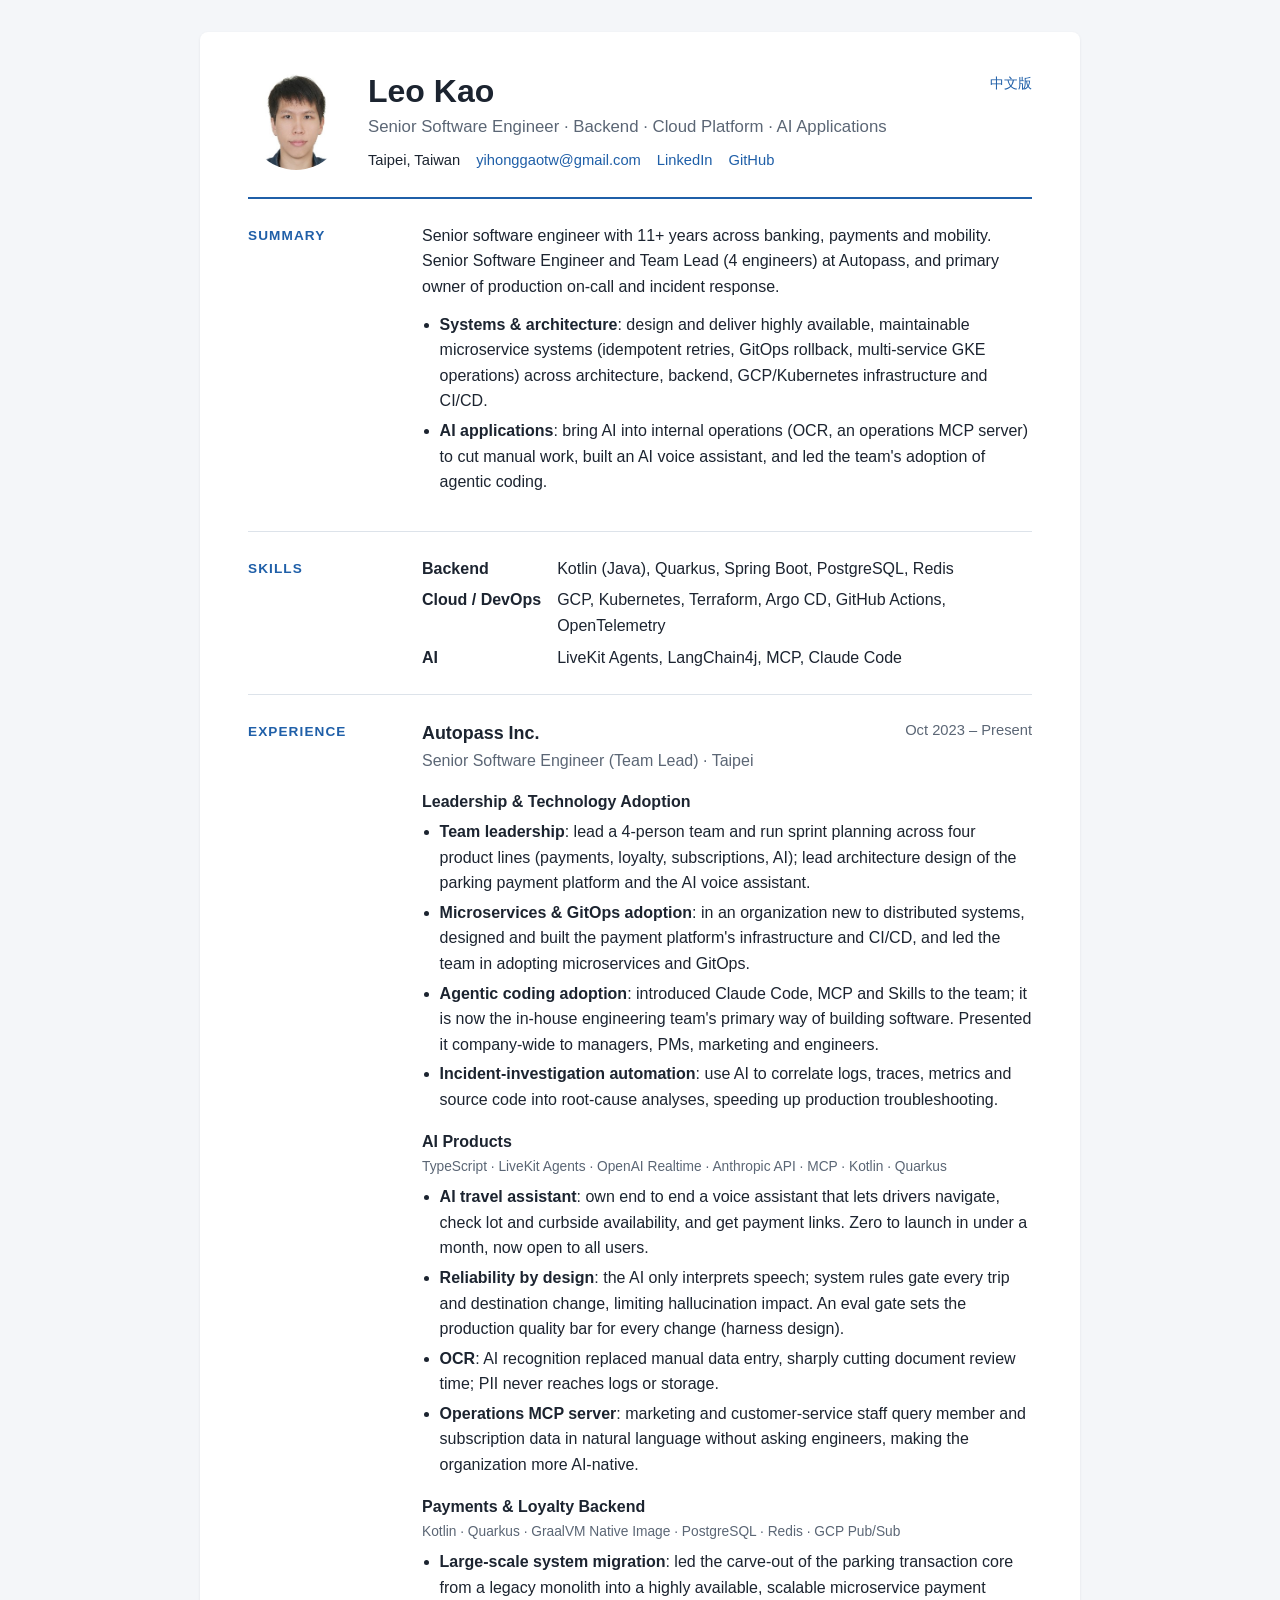
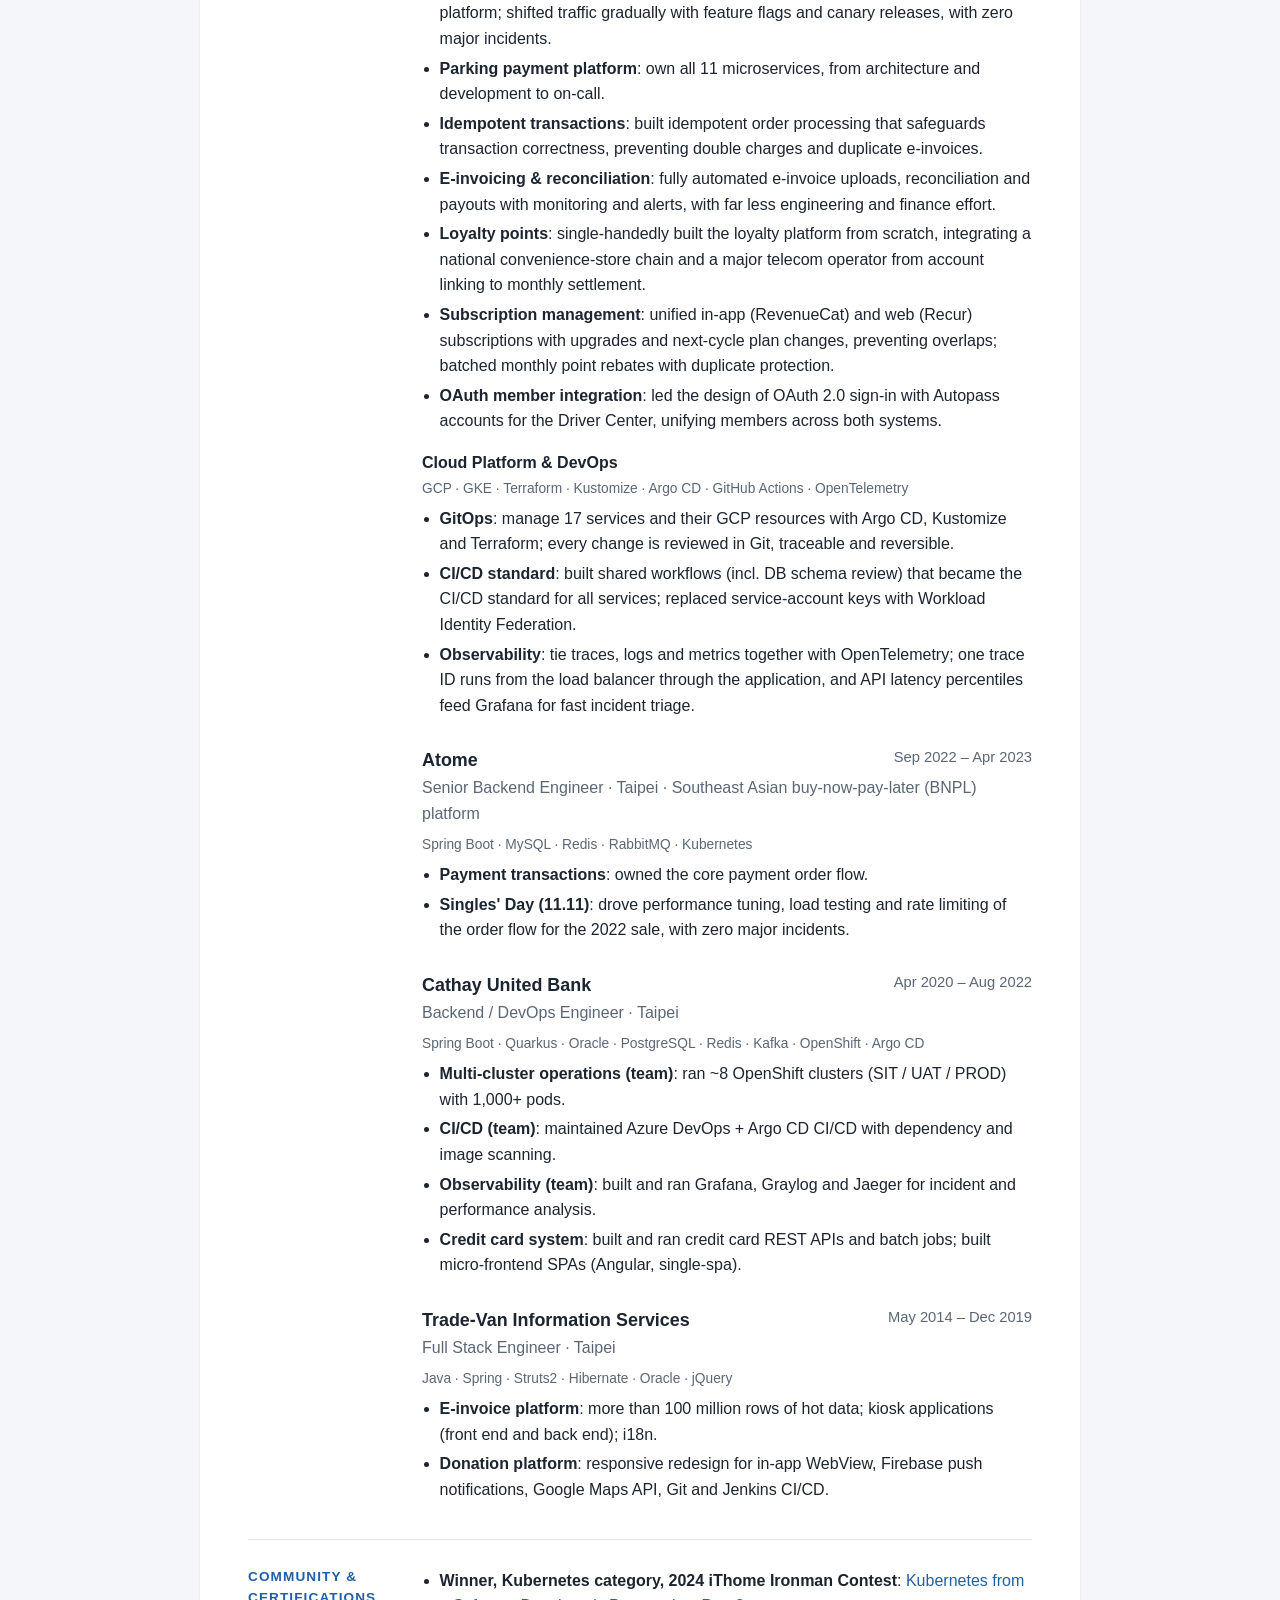
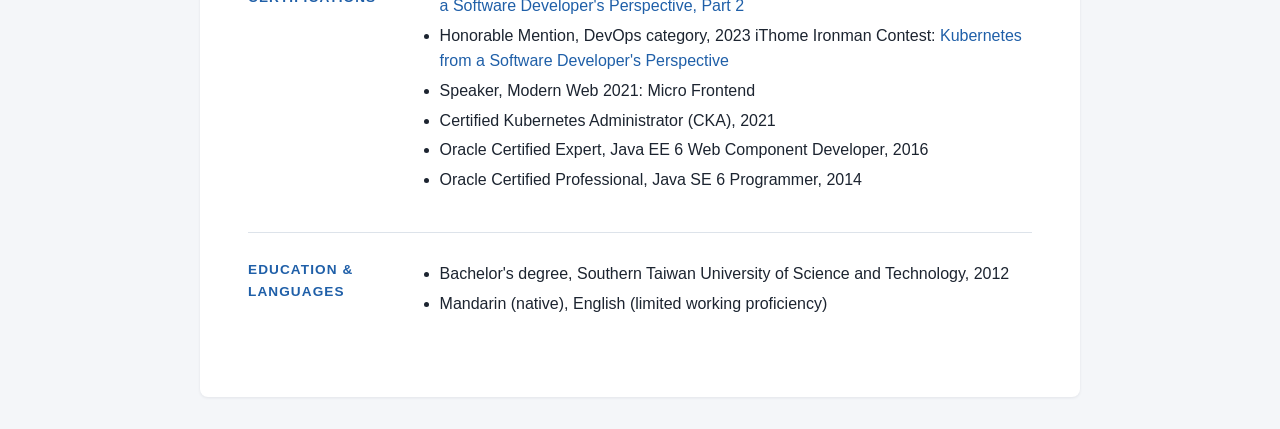
==== commit 6d6a90b3: "chore: list Kotlin (Java) as one skill Co-Authored-By: Claude Opus 5.5 <noreply@anthropic.com>" ====
--- a/index.html
+++ b/index.html
@@ -42,7 +42,7 @@
       <section>
         <h2>Skills</h2>
         <dl class="skills">
-          <dt>Backend</dt><dd>Kotlin, Java, Quarkus, Spring Boot, PostgreSQL, Redis</dd>
+          <dt>Backend</dt><dd>Kotlin (Java), Quarkus, Spring Boot, PostgreSQL, Redis</dd>
           <dt>Cloud / DevOps</dt><dd>GCP, Kubernetes, Terraform, Argo CD, GitHub Actions, OpenTelemetry</dd>
           <dt>AI</dt><dd>LiveKit Agents, LangChain4j, MCP, Claude Code</dd>
         </dl>
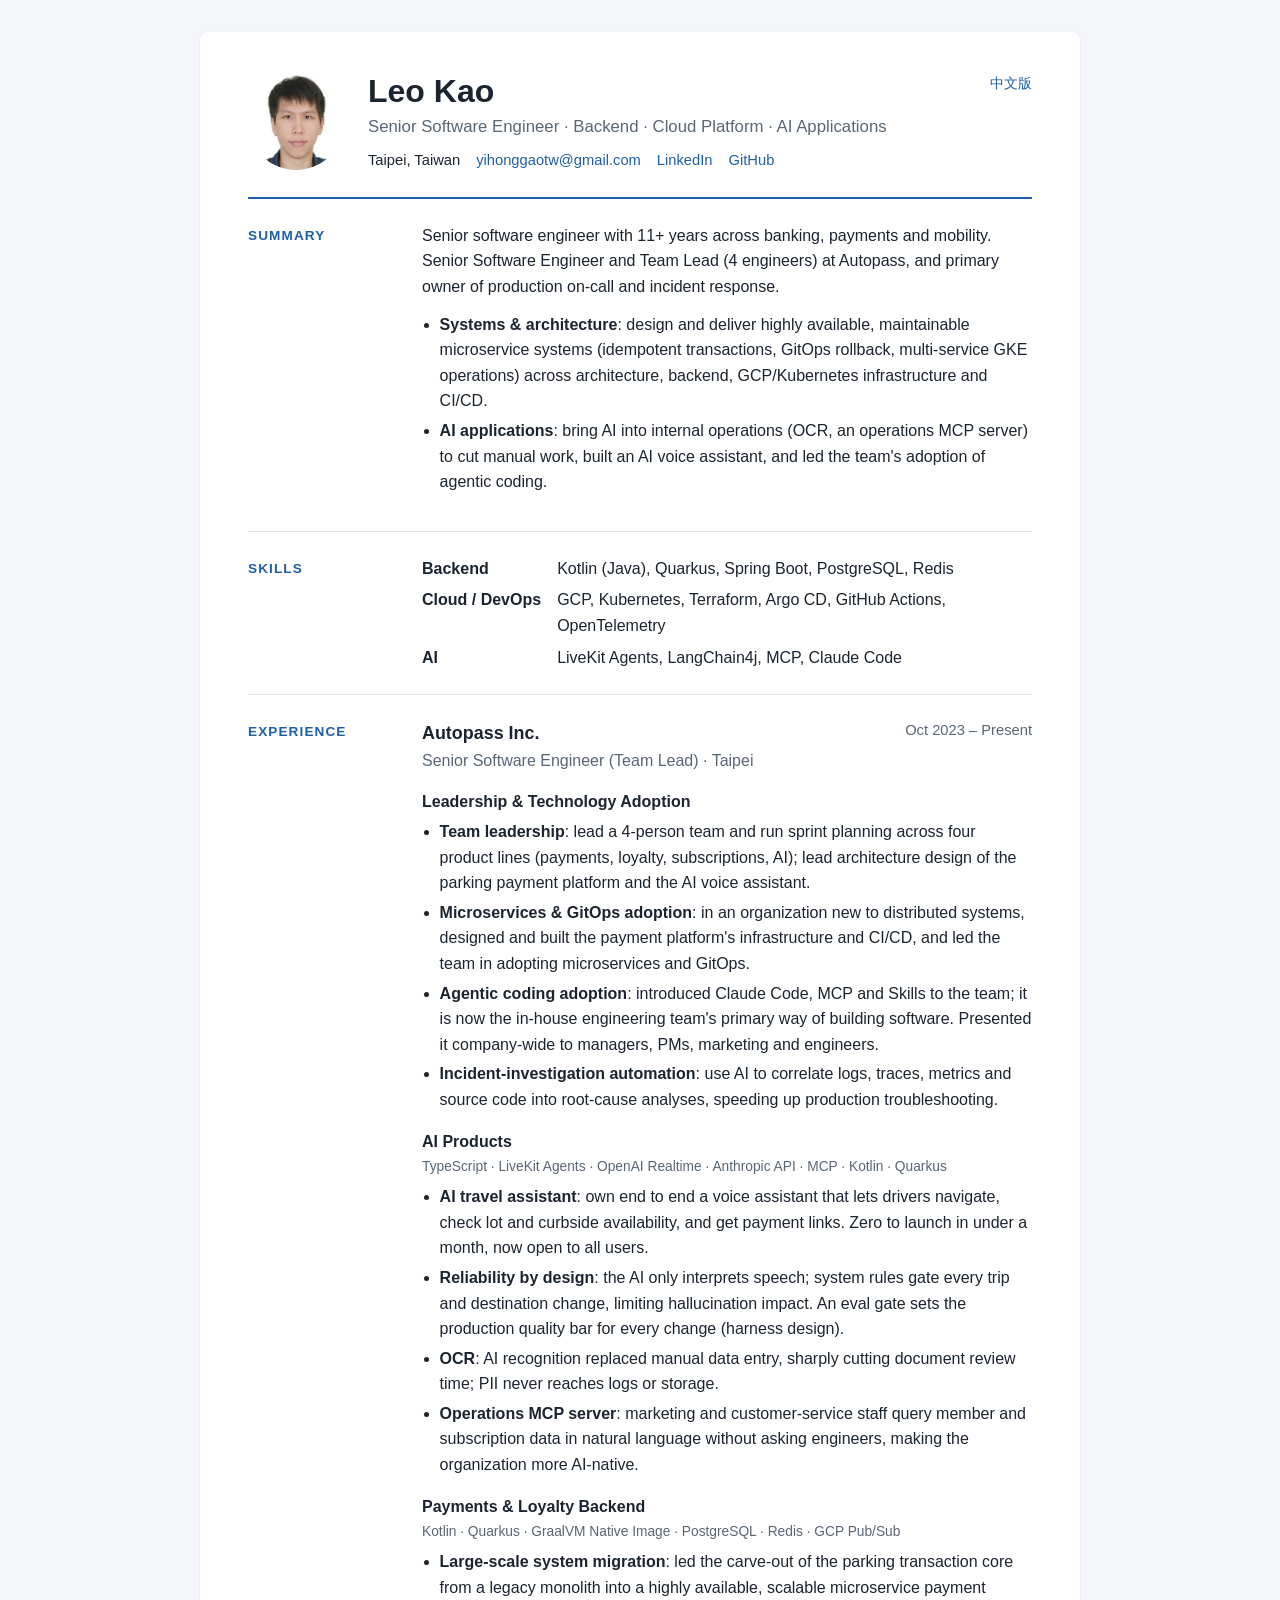
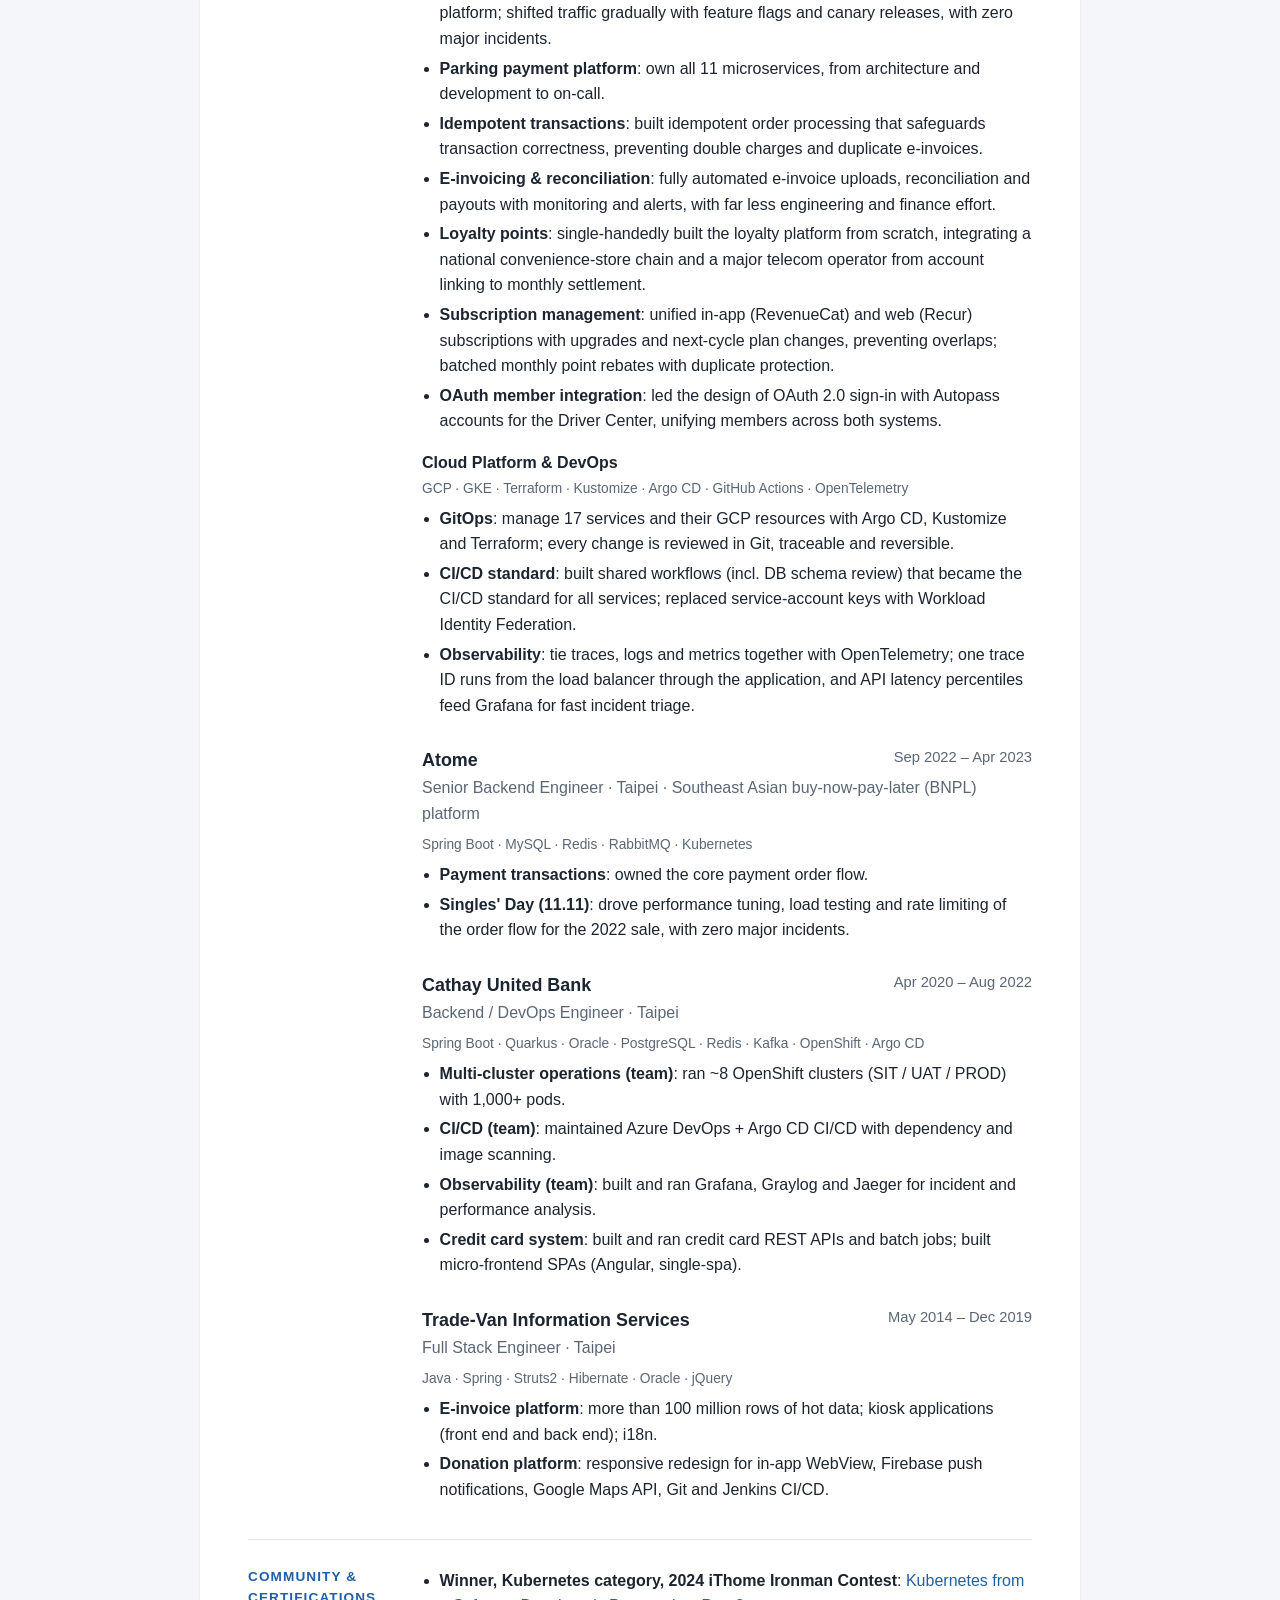
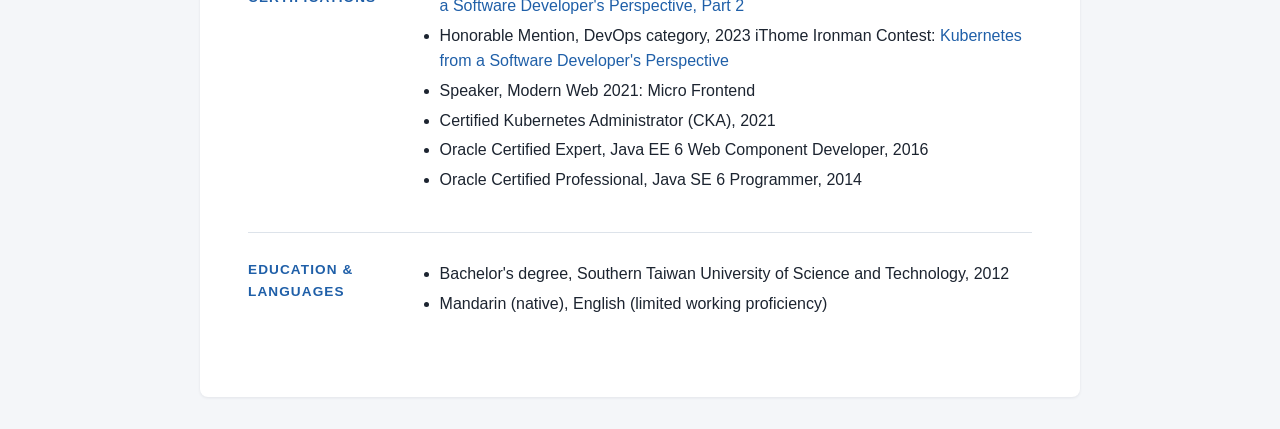
==== commit 5ab1bff5: "chore: rename idempotent retries to idempotent transactions in summary Co-Authored-By: Claude Opus 5" ====
--- a/index.html
+++ b/index.html
@@ -33,7 +33,7 @@
             and Team Lead (4 engineers) at Autopass, and primary owner of production on-call and incident response.
           </p>
           <ul>
-            <li><strong>Systems &amp; architecture</strong>: design and deliver highly available, maintainable microservice systems (idempotent retries, GitOps rollback, multi-service GKE operations) across architecture, backend, GCP/Kubernetes infrastructure and CI/CD.</li>
+            <li><strong>Systems &amp; architecture</strong>: design and deliver highly available, maintainable microservice systems (idempotent transactions, GitOps rollback, multi-service GKE operations) across architecture, backend, GCP/Kubernetes infrastructure and CI/CD.</li>
             <li><strong>AI applications</strong>: bring AI into internal operations (OCR, an operations MCP server) to cut manual work, built an AI voice assistant, and led the team's adoption of agentic coding.</li>
           </ul>
         </div>
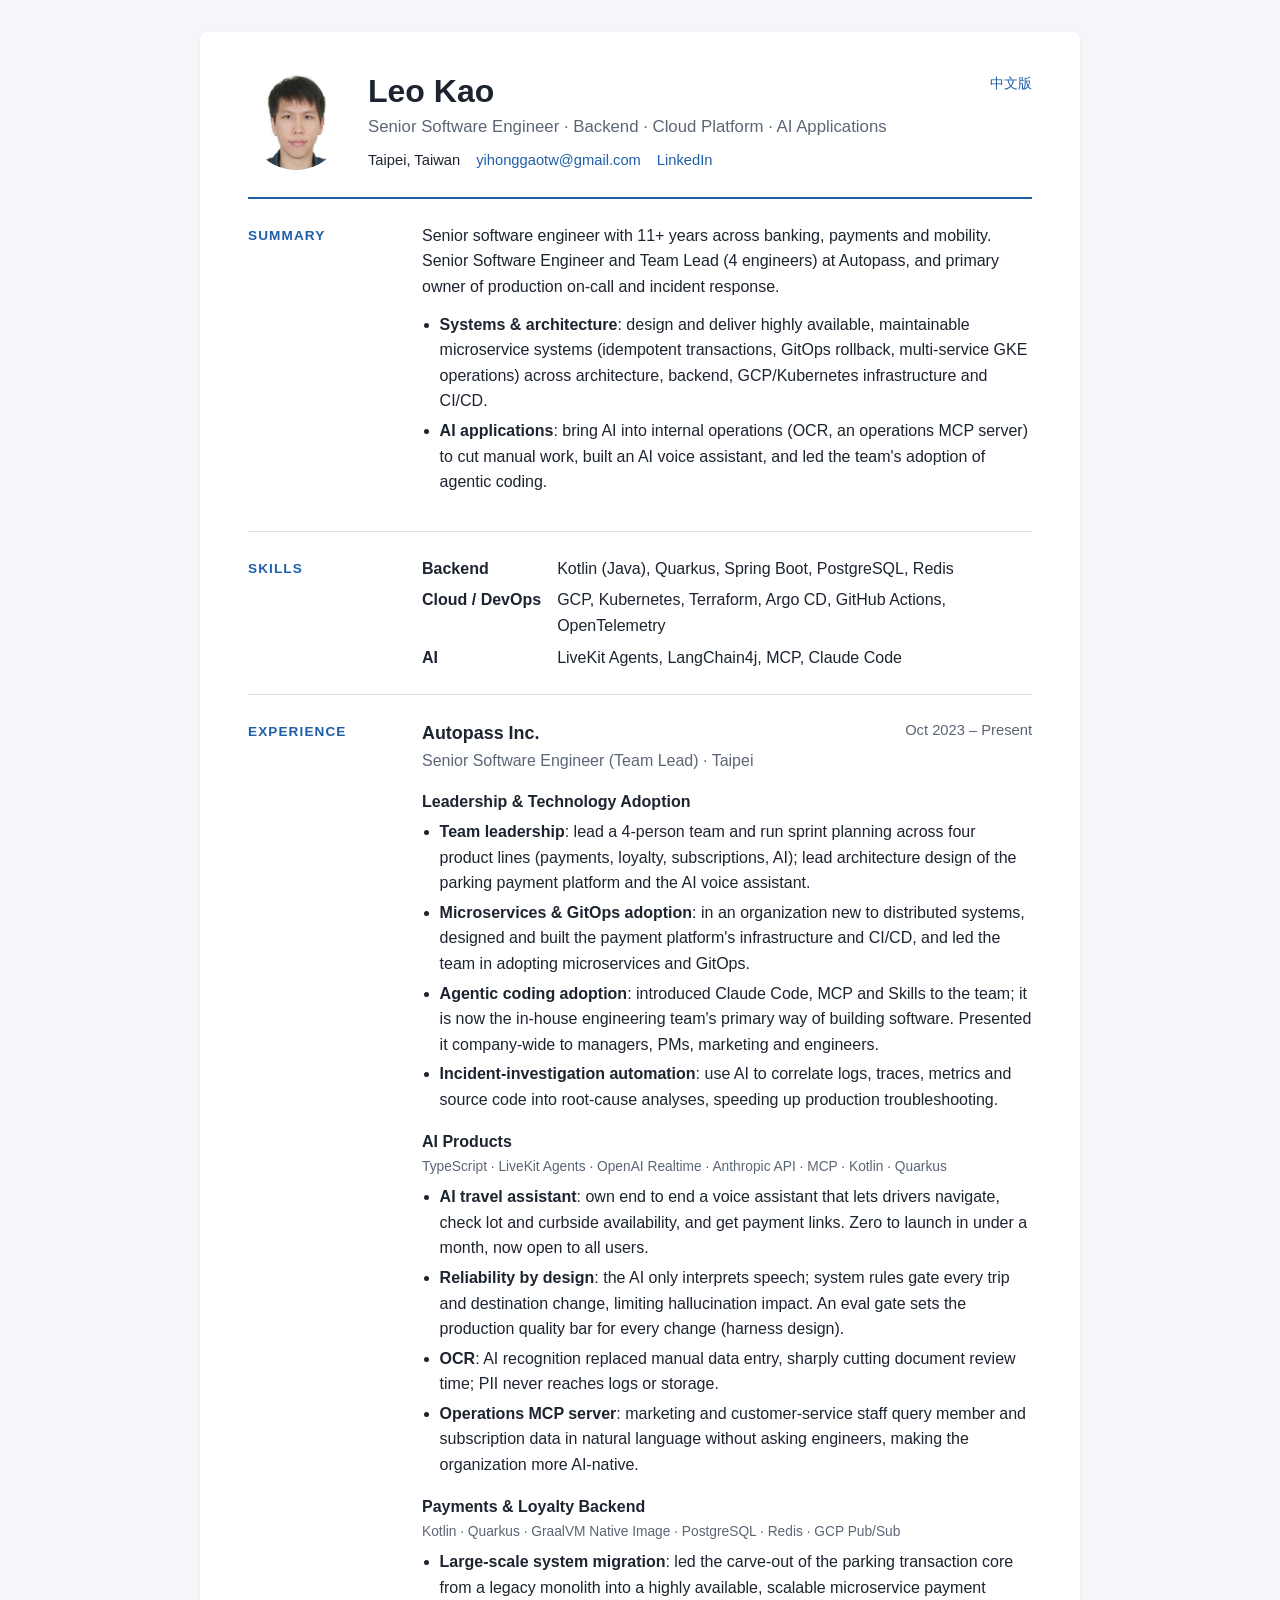
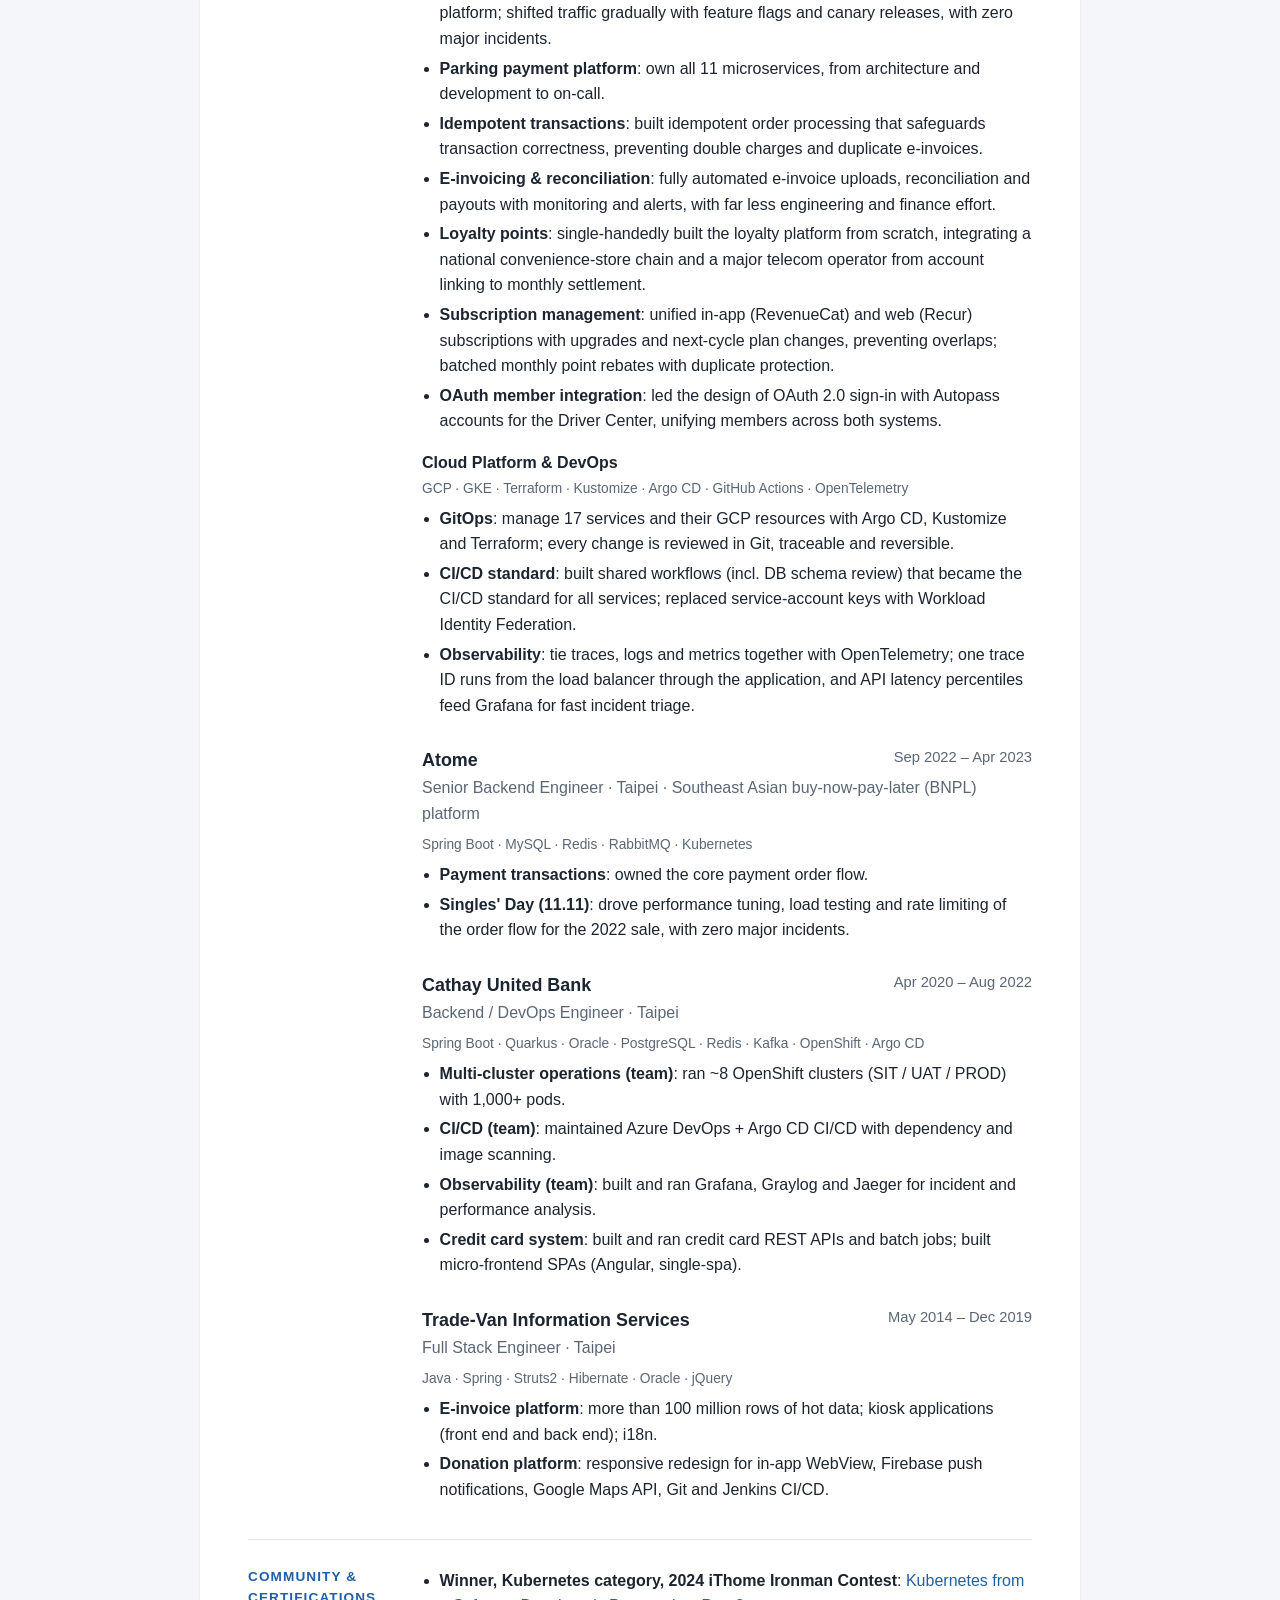
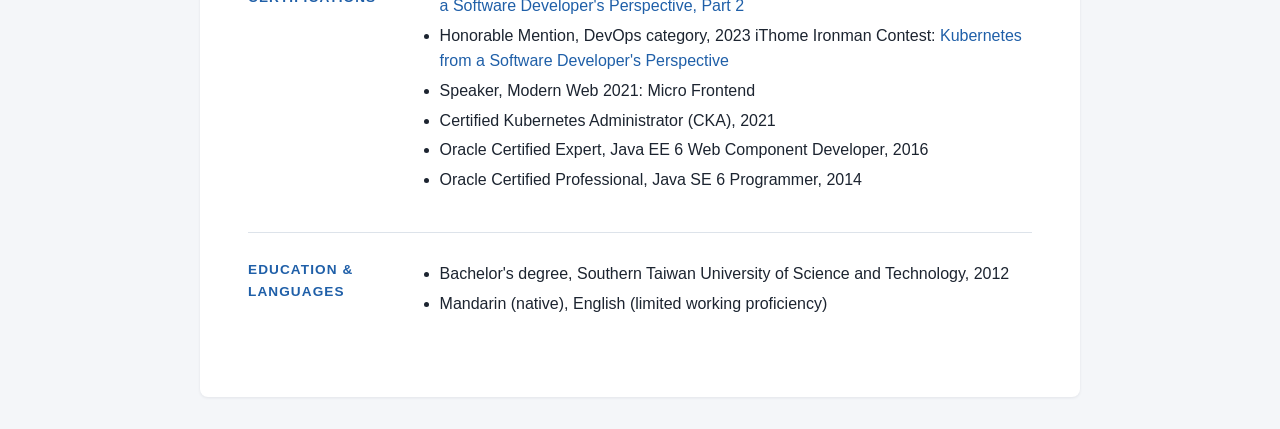
==== commit e20cc19e: "chore: remove GitHub profile link from CV contact Co-Authored-By: Claude Opus 5.5 <noreply@anthropic" ====
--- a/index.html
+++ b/index.html
@@ -19,7 +19,6 @@
             <li>Taipei, Taiwan</li>
             <li><a href="mailto:yihonggaotw@gmail.com">yihonggaotw@gmail.com</a></li>
             <li><a href="https://www.linkedin.com/in/yihong-gao-tw">LinkedIn</a></li>
-            <li><a href="https://github.com/YihongGao">GitHub</a></li>
           </ul>
         </div>
         <a class="lang-switch" href="zh.html" hreflang="zh-Hant">中文版</a>
